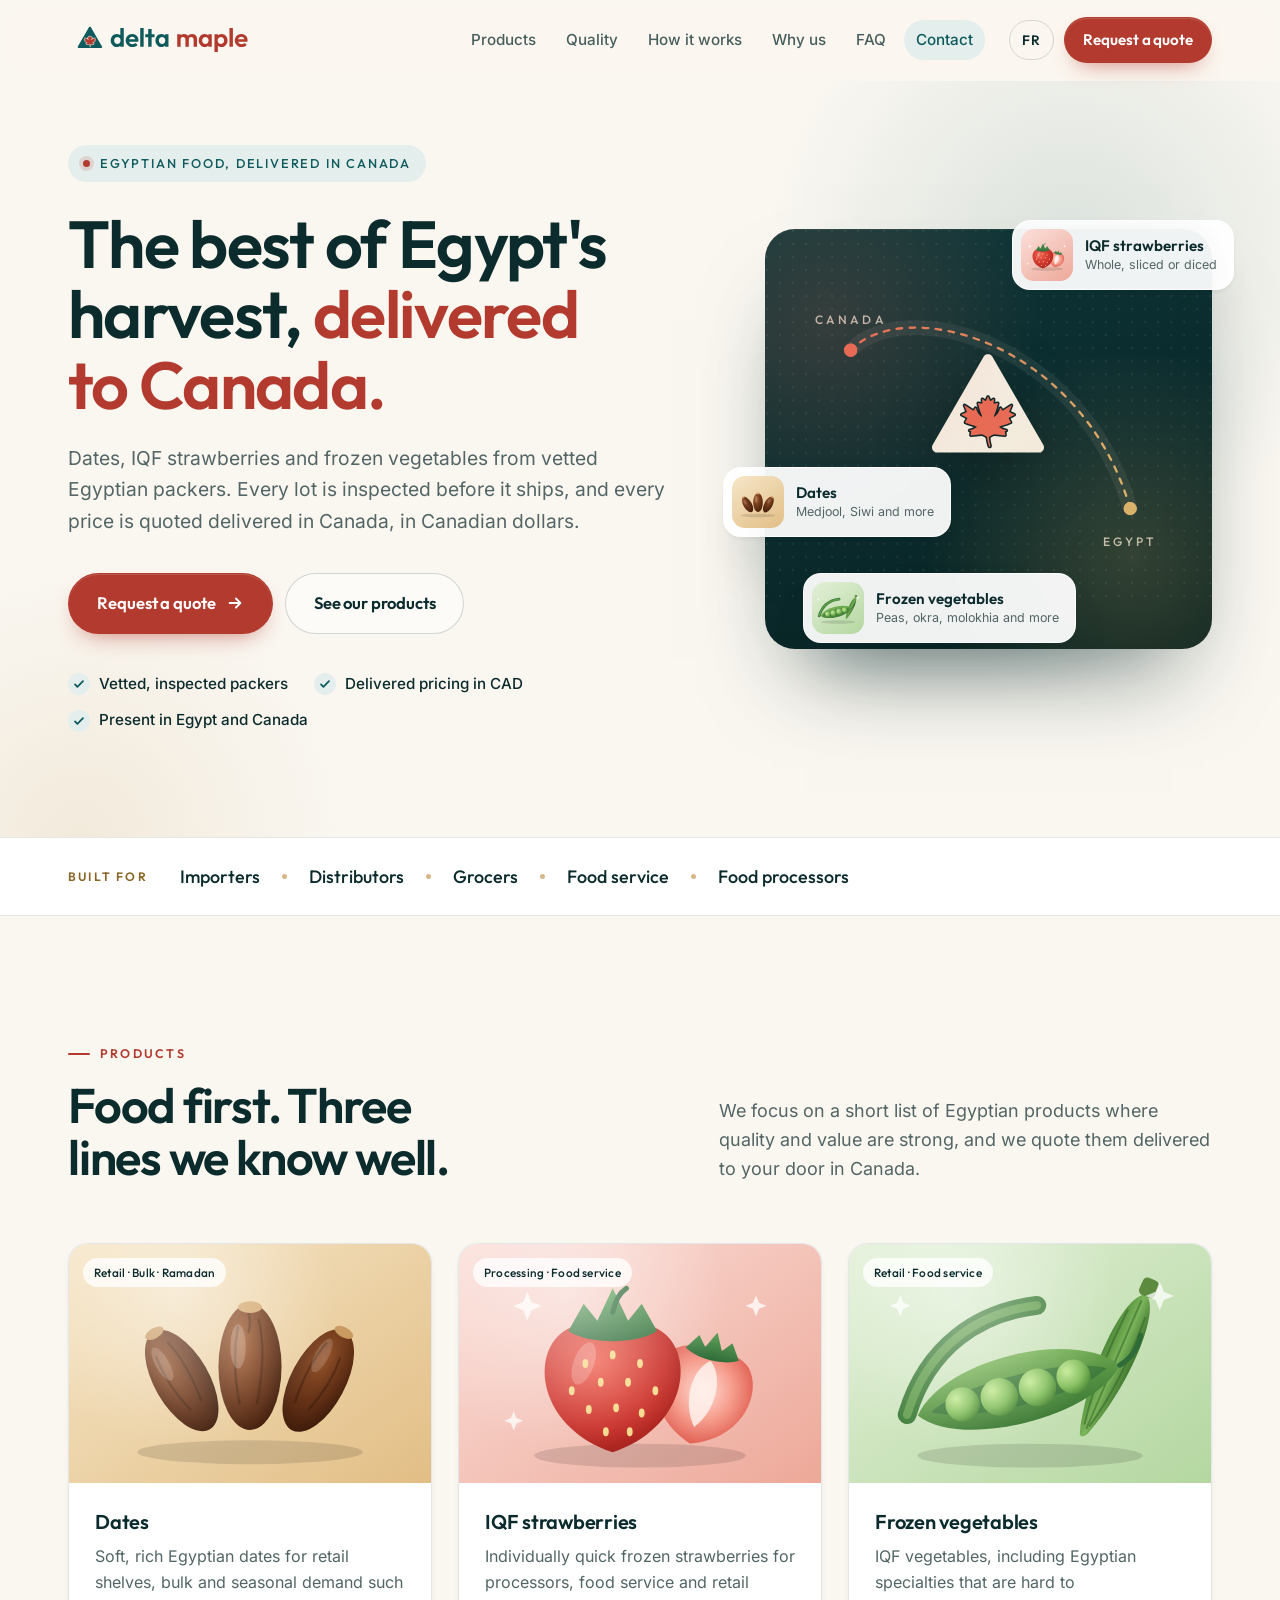
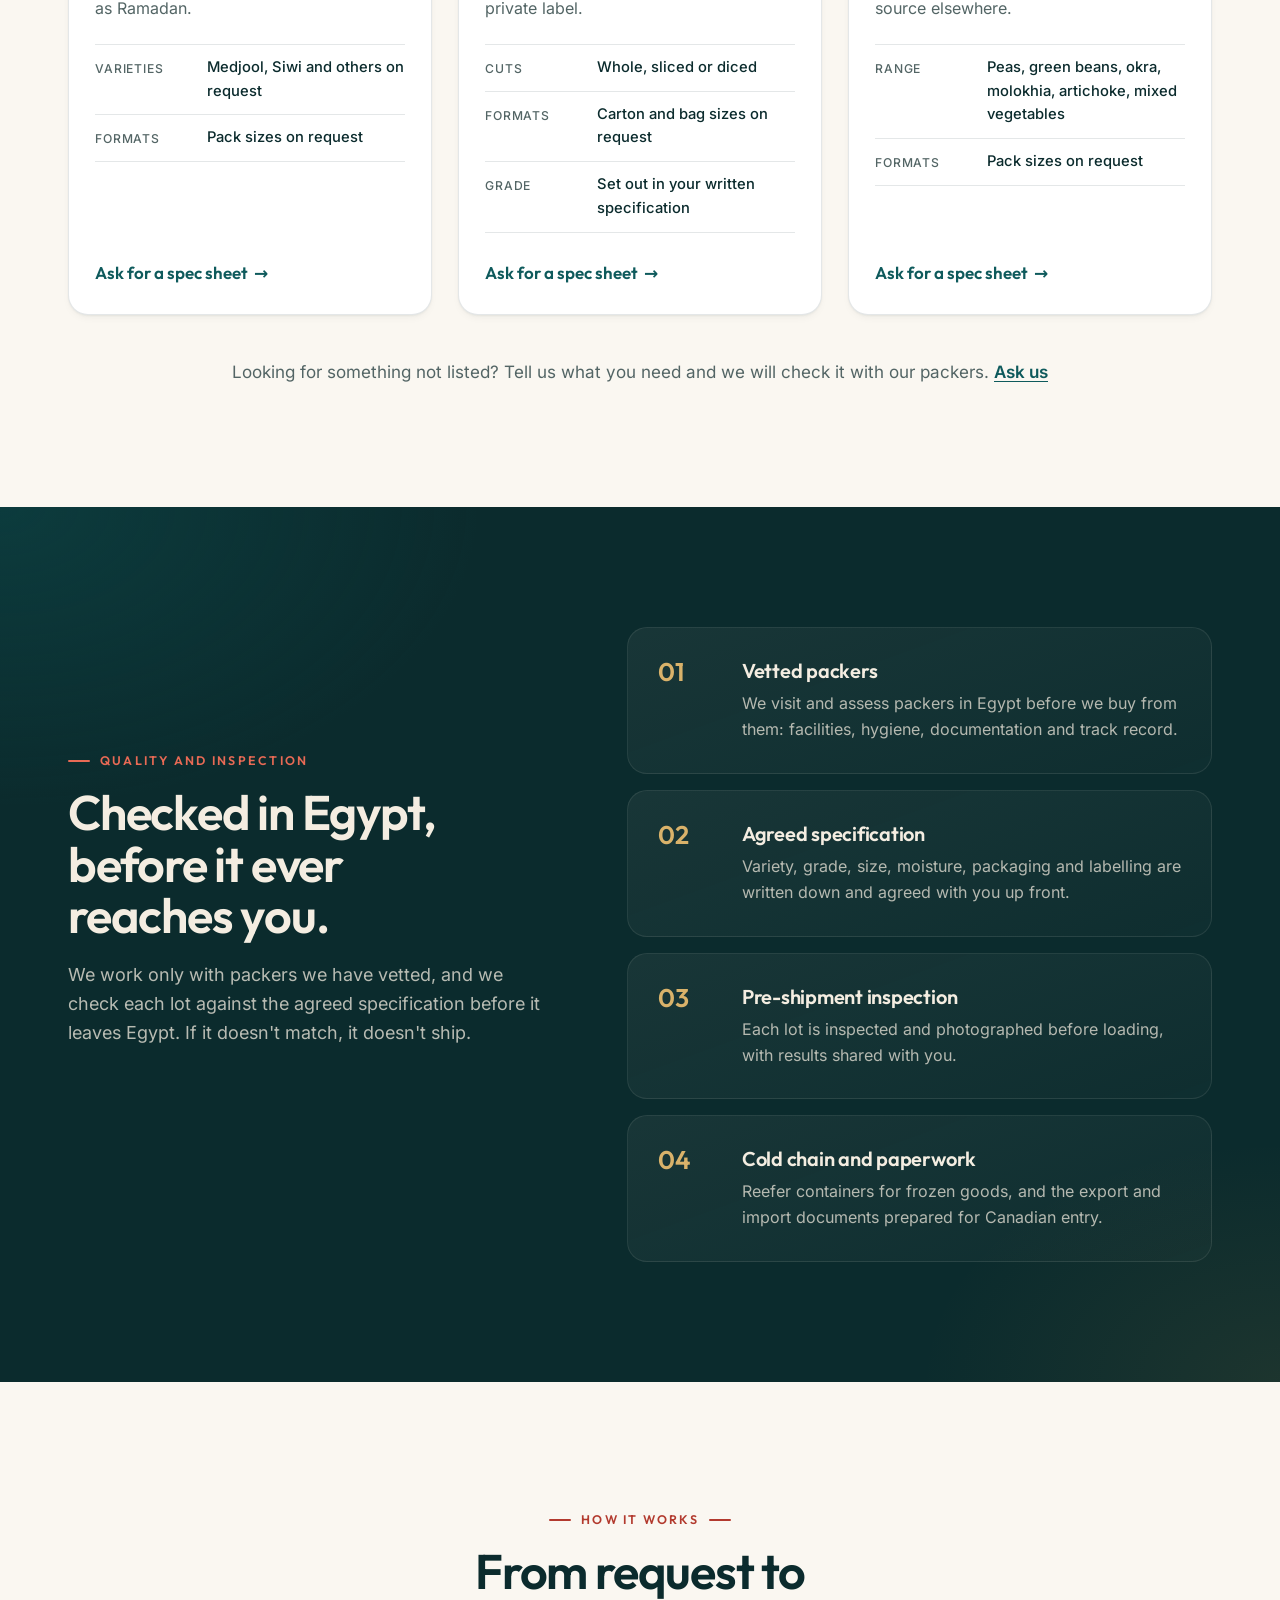
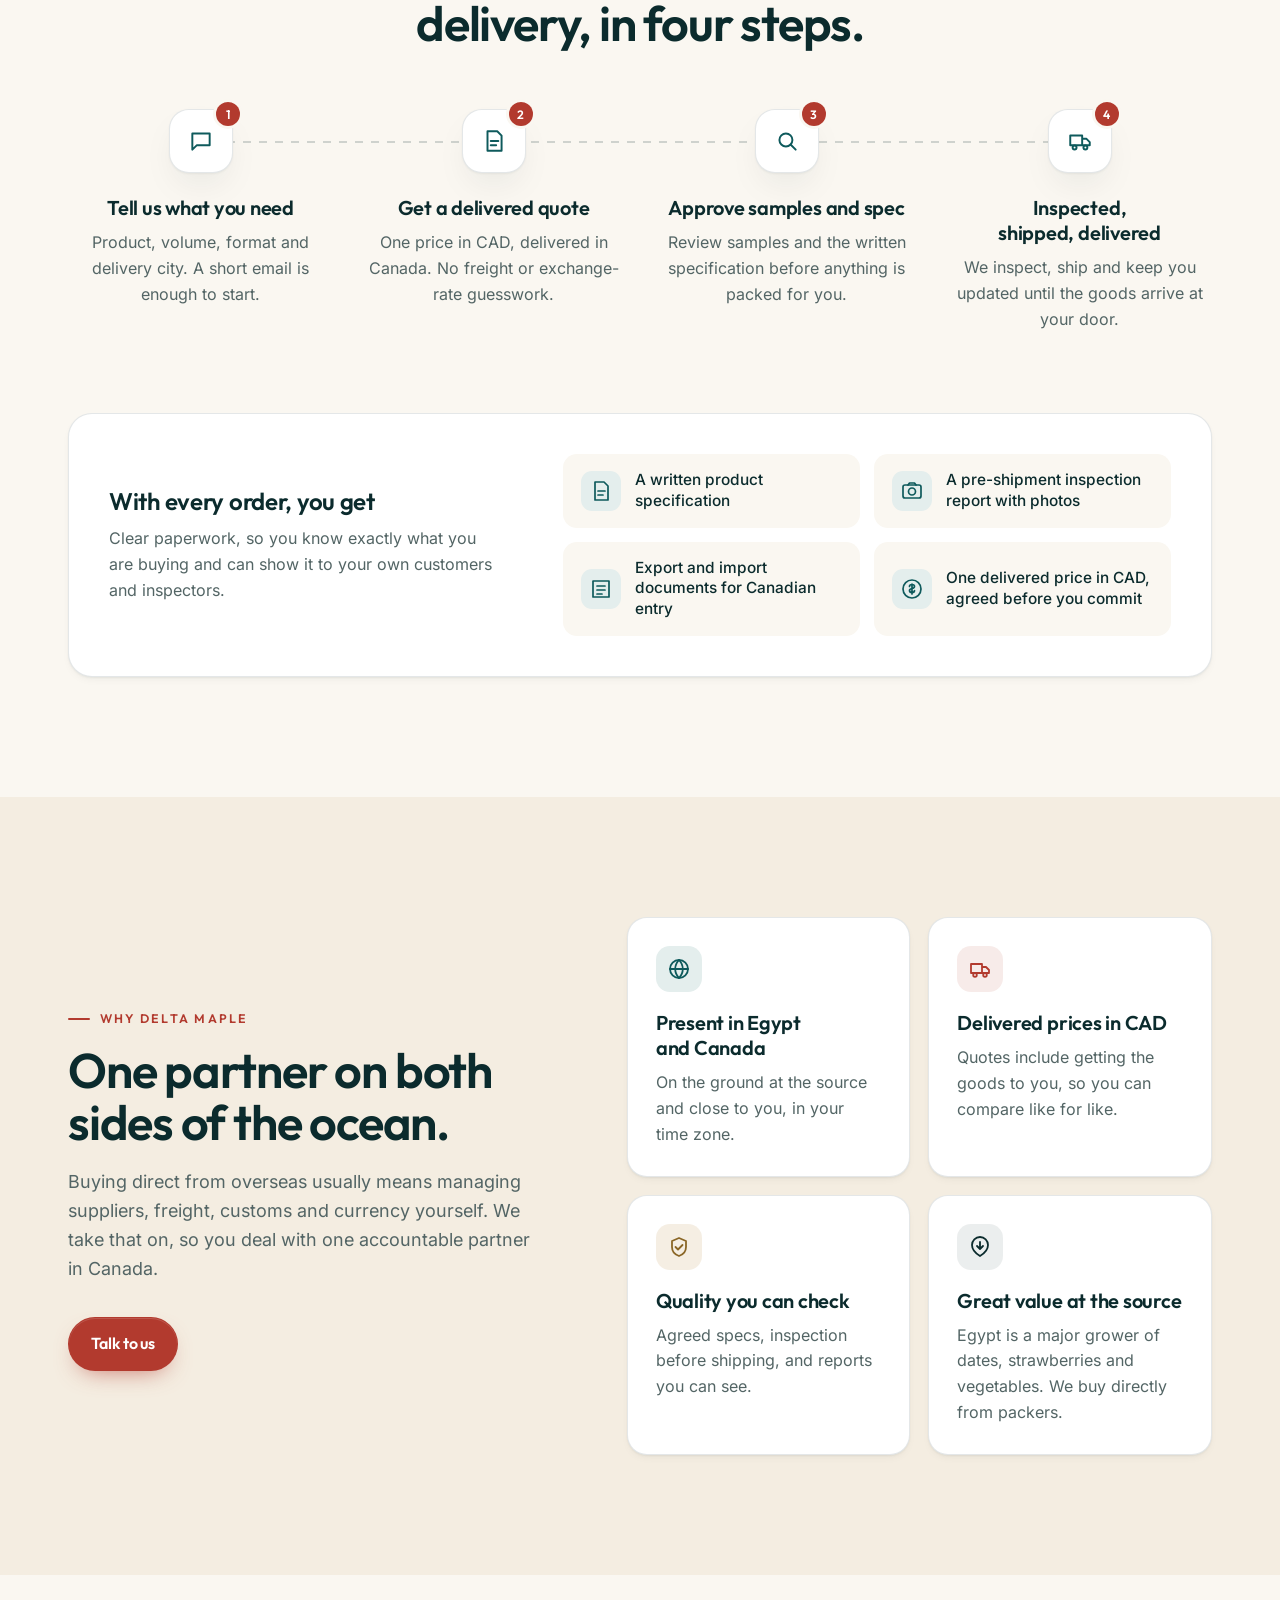
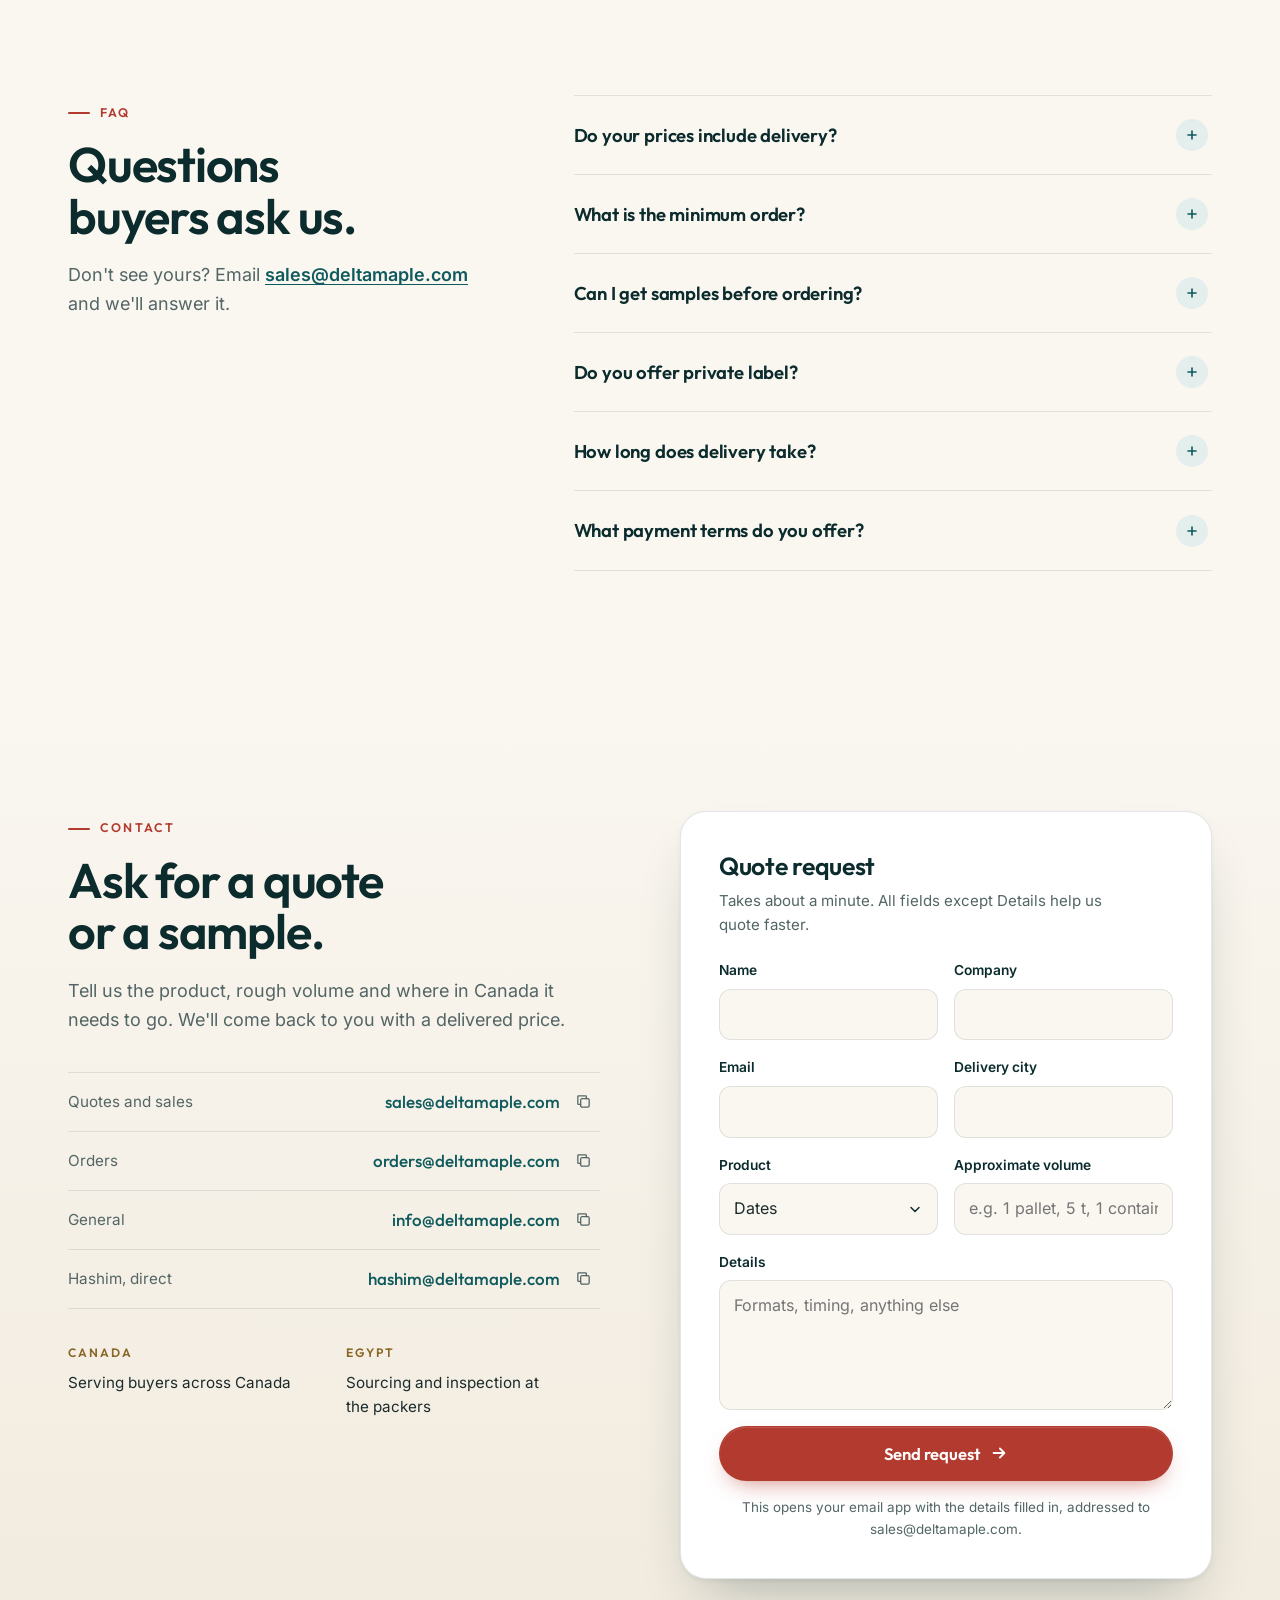
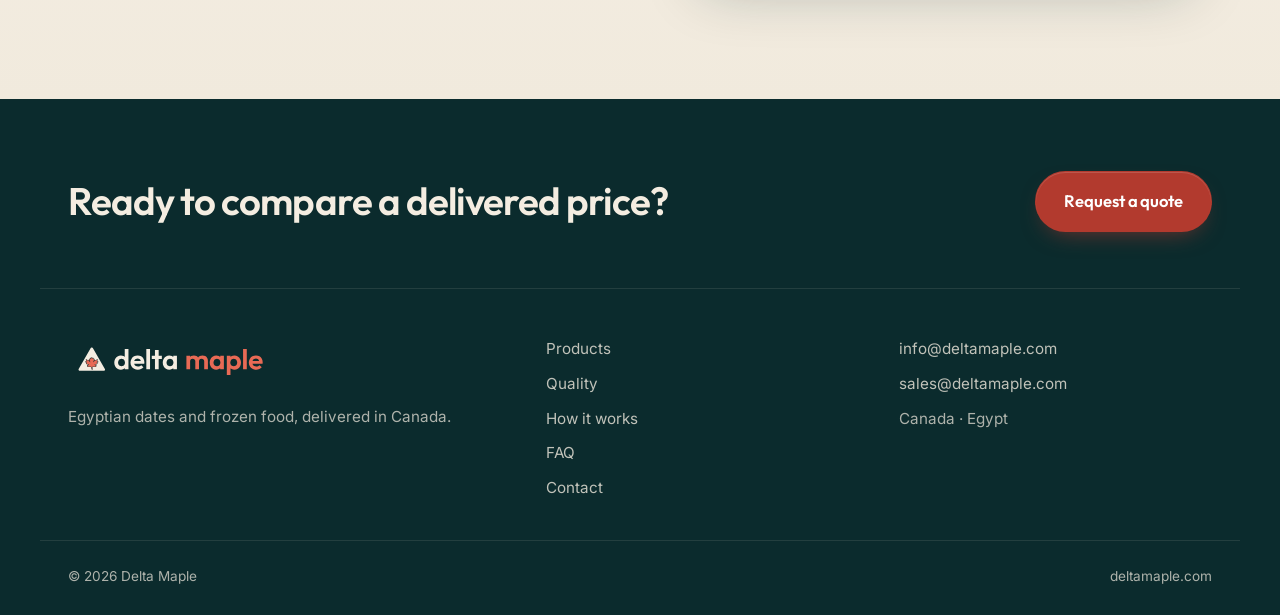
==== index.html @ 568b7a8f "Delta Maple website: first version Static bilingual (EN/FR) site for deltamaple.com, hosted on GitHu" ====
<!doctype html>
<html lang="en">
<head>
  <meta charset="utf-8">
  <meta name="viewport" content="width=device-width, initial-scale=1">
  <title>Delta Maple | Egyptian dates and frozen food, delivered in Canada</title>
  <meta name="description" content="Delta Maple supplies Canadian importers, distributors and grocers with Egyptian dates, IQF strawberries and frozen vegetables from vetted, inspected packers. Prices quoted delivered in Canada, in CAD.">
  <link rel="canonical" href="https://deltamaple.com/">
  <meta property="og:site_name" content="Delta Maple">
  <meta property="og:title" content="Delta Maple | Egyptian dates and frozen food, delivered in Canada">
  <meta property="og:description" content="Dates, IQF strawberries and frozen vegetables from vetted Egyptian packers. Inspected before shipping. Quoted delivered in Canada, in CAD.">
  <meta property="og:url" content="https://deltamaple.com/">
  <meta property="og:type" content="website">
  <meta property="og:locale" content="en_CA">
  <meta property="og:locale:alternate" content="fr_CA">
  <meta property="og:image" content="https://deltamaple.com/assets/brand/og-image.jpg">
  <meta property="og:image:width" content="1200">
  <meta property="og:image:height" content="630">
  <meta name="twitter:card" content="summary_large_image">
  <meta name="theme-color" content="#0B2B2D">

  <!-- BRAND: to swap the logo, replace the files in assets/brand/ and keep the same names. -->
  <link rel="icon" type="image/png" href="assets/brand/favicon.png">
  <link rel="apple-touch-icon" href="assets/brand/app-icon.png">

  <!-- Fonts are self-hosted (assets/fonts): faster, and no third-party requests. -->
  <link rel="stylesheet" href="css/styles.css">

  <script type="application/ld+json">
  {
    "@context": "https://schema.org",
    "@type": "Organization",
    "name": "Delta Maple",
    "url": "https://deltamaple.com/",
    "logo": "https://deltamaple.com/assets/brand/app-icon.png",
    "email": "info@deltamaple.com",
    "description": "Egypt to Canada food trading: dates, IQF strawberries and frozen vegetables from vetted Egyptian packers, quoted delivered in Canada in CAD.",
    "areaServed": "CA",
    "contactPoint": [
      { "@type": "ContactPoint", "contactType": "sales", "email": "sales@deltamaple.com", "availableLanguage": ["English", "French"] },
      { "@type": "ContactPoint", "contactType": "customer service", "email": "orders@deltamaple.com", "availableLanguage": ["English", "French"] }
    ]
  }
  </script>
</head>
<body>
  <a class="skip" href="#main" data-i18n="skip">Skip to content</a>

  <!-- Illustration sprite: used by the hero and product cards. -->
  <svg width="0" height="0" style="position:absolute" aria-hidden="true" focusable="false">
    <defs>
      <radialGradient id="g-date" cx="35%" cy="30%" r="80%"><stop offset="0" stop-color="#A55F31"/><stop offset=".55" stop-color="#6E3618"/><stop offset="1" stop-color="#3E1C0B"/></radialGradient>
      <radialGradient id="g-date2" cx="40%" cy="30%" r="80%"><stop offset="0" stop-color="#94532A"/><stop offset=".6" stop-color="#5E2D14"/><stop offset="1" stop-color="#351708"/></radialGradient>
      <radialGradient id="g-berry" cx="38%" cy="30%" r="85%"><stop offset="0" stop-color="#F0604F"/><stop offset=".6" stop-color="#C9302A"/><stop offset="1" stop-color="#8E1C17"/></radialGradient>
      <radialGradient id="g-half" cx="50%" cy="45%" r="70%"><stop offset="0" stop-color="#FFE1D8"/><stop offset=".45" stop-color="#F59A8A"/><stop offset="1" stop-color="#D23A2F"/></radialGradient>
      <linearGradient id="g-leaf" x1="0" y1="0" x2="0" y2="1"><stop offset="0" stop-color="#5FA35A"/><stop offset="1" stop-color="#2F6B39"/></linearGradient>
      <linearGradient id="g-pod" x1="0" y1="0" x2="0" y2="1"><stop offset="0" stop-color="#78B356"/><stop offset="1" stop-color="#3D7A35"/></linearGradient>
      <radialGradient id="g-pea" cx="35%" cy="30%" r="75%"><stop offset="0" stop-color="#C6EA97"/><stop offset=".6" stop-color="#86C060"/><stop offset="1" stop-color="#4F8C3A"/></radialGradient>
      <linearGradient id="g-okra" x1="0" y1="0" x2="1" y2="0"><stop offset="0" stop-color="#4E8A3A"/><stop offset=".5" stop-color="#7CB65A"/><stop offset="1" stop-color="#3F7630"/></linearGradient>
    </defs>

    <symbol id="ill-dates" viewBox="0 0 200 140">
      <ellipse cx="100" cy="122" rx="66" ry="7" fill="#000" opacity=".12"/>
      <g transform="translate(100 70)">
        <g transform="rotate(-30 -40 10)">
          <ellipse cx="-40" cy="10" rx="16" ry="33" fill="url(#g-date2)"/>
          <path d="M-46 -10 q-3 18 2 38 M-36 -14 q4 16 0 40" stroke="#2A1206" stroke-width="1.4" fill="none" opacity=".35"/>
          <ellipse cx="-45" cy="-4" rx="4" ry="11" fill="#fff" opacity=".18"/>
          <ellipse cx="-40" cy="-22" rx="6" ry="3" fill="#C99A62"/>
        </g>
        <g transform="rotate(28 40 10)">
          <ellipse cx="40" cy="10" rx="16" ry="33" fill="url(#g-date2)"/>
          <path d="M34 -12 q-4 18 0 40 M45 -8 q3 16 -2 36" stroke="#2A1206" stroke-width="1.4" fill="none" opacity=".35"/>
          <ellipse cx="35" cy="-4" rx="4" ry="11" fill="#fff" opacity=".16"/>
          <ellipse cx="40" cy="-22" rx="6" ry="3" fill="#C99A62"/>
        </g>
        <ellipse cx="0" cy="2" rx="18.5" ry="37" fill="url(#g-date)"/>
        <path d="M-7 -22 q-4 22 1 46 M5 -26 q5 20 -1 50 M-1 -30 q2 6 0 12" stroke="#2A1206" stroke-width="1.5" fill="none" opacity=".35"/>
        <ellipse cx="-7" cy="-10" rx="4.5" ry="13" fill="#fff" opacity=".22"/>
        <ellipse cx="0" cy="-33" rx="7" ry="3.4" fill="#D4A86E"/>
      </g>
    </symbol>

    <symbol id="ill-straw" viewBox="0 0 200 140">
      <ellipse cx="100" cy="124" rx="62" ry="7" fill="#000" opacity=".12"/>
      <!-- halved berry -->
      <g transform="translate(138 82) rotate(14)">
        <path d="M0 36 C -30 26, -34 -4, -22 -16 C -12 -24, 12 -24, 22 -16 C 34 -4, 30 26, 0 36 Z" fill="url(#g-half)"/>
        <path d="M0 26 C -10 14, -10 -6, 0 -14 C 10 -6, 10 14, 0 26 Z" fill="#FFF3EE" opacity=".85"/>
        <path d="M-16 -18 l6 -9 5 6 5 -10 5 10 5 -6 6 9 c -8 5 -24 5 -32 0z" fill="url(#g-leaf)"/>
      </g>
      <!-- whole berry -->
      <g transform="translate(84 76)">
        <path d="M0 46 C -42 32, -48 -8, -31 -23 C -19 -33, -6 -29, 0 -23 C 6 -29, 19 -33, 31 -23 C 48 -8, 42 32, 0 46 Z" fill="url(#g-berry)"/>
        <ellipse cx="-17" cy="-6" rx="6" ry="13" transform="rotate(20 -17 -6)" fill="#fff" opacity=".22"/>
        <g fill="#F7D98C">
          <ellipse cx="-16" cy="-6" rx="1.7" ry="2.6"/><ellipse cx="0" cy="-11" rx="1.7" ry="2.6"/><ellipse cx="16" cy="-6" rx="1.7" ry="2.6"/>
          <ellipse cx="-24" cy="10" rx="1.7" ry="2.6"/><ellipse cx="-7" cy="5" rx="1.7" ry="2.6"/><ellipse cx="9" cy="5" rx="1.7" ry="2.6"/><ellipse cx="25" cy="10" rx="1.7" ry="2.6"/>
          <ellipse cx="-14" cy="21" rx="1.7" ry="2.6"/><ellipse cx="2" cy="20" rx="1.7" ry="2.6"/><ellipse cx="17" cy="23" rx="1.7" ry="2.6"/><ellipse cx="-4" cy="34" rx="1.7" ry="2.6"/><ellipse cx="10" cy="34" rx="1.7" ry="2.6"/>
        </g>
        <path d="M-26 -25 l9 -16 8 10 9 -19 9 19 8 -10 9 16 c -12 8 -40 8 -52 0z" fill="url(#g-leaf)"/>
        <path d="M0 -36 q2 -10 8 -14" stroke="#2F6B39" stroke-width="3" fill="none" stroke-linecap="round"/>
      </g>
      <!-- frost -->
      <g fill="#fff" opacity=".75">
        <path d="M34 28 l2.4 6 6 2.4 -6 2.4 -2.4 6 -2.4 -6 -6 -2.4 6 -2.4z"/>
        <path d="M168 30 l1.8 4.4 4.4 1.8 -4.4 1.8 -1.8 4.4 -1.8 -4.4 -4.4 -1.8 4.4 -1.8z"/>
        <path d="M26 98 l1.6 4 4 1.6 -4 1.6 -1.6 4 -1.6 -4 -4 -1.6 4 -1.6z"/>
      </g>
    </symbol>

    <symbol id="ill-veg" viewBox="0 0 200 140">
      <ellipse cx="100" cy="124" rx="66" ry="7" fill="#000" opacity=".12"/>
      <!-- okra -->
      <g transform="translate(150 70) rotate(24)">
        <path d="M0 -44 C 12 -40, 13 10, 2 44 C 0 48, -2 48, -3 44 C -13 10, -12 -40, 0 -44 Z" fill="url(#g-okra)"/>
        <path d="M-1 -40 L 0 42 M-6 -32 Q -8 8 -2 40 M5 -32 Q 8 8 1 40" stroke="#2F5E25" stroke-width="1.2" fill="none" opacity=".5"/>
        <rect x="-5" y="-54" width="10" height="11" rx="3" fill="#5C8B3F"/>
      </g>
      <!-- green bean -->
      <path d="M28 100 C 40 60, 70 40, 104 36" stroke="#3F7D3A" stroke-width="11" fill="none" stroke-linecap="round"/>
      <path d="M28 100 C 40 60, 70 40, 104 36" stroke="#7DB65E" stroke-width="5" fill="none" stroke-linecap="round" opacity=".6"/>
      <!-- pea pod -->
      <g transform="translate(92 84) rotate(-14)">
        <path d="M-60 2 C -38 -26, 40 -26, 62 2 C 40 28, -40 28, -60 2 Z" fill="url(#g-pod)"/>
        <path d="M-52 2 C -32 -10, 34 -10, 54 2 C 34 14, -32 14, -52 2 Z" fill="#2F6B39" opacity=".55"/>
        <circle cx="-33" cy="2" r="10" fill="url(#g-pea)"/><circle cx="-11" cy="3" r="11" fill="url(#g-pea)"/>
        <circle cx="12" cy="3" r="11" fill="url(#g-pea)"/><circle cx="34" cy="2" r="10" fill="url(#g-pea)"/>
        <path d="M62 2 q12 -4 16 -14" stroke="#2F6B39" stroke-width="3" fill="none" stroke-linecap="round"/>
      </g>
      <g fill="#fff" opacity=".75">
        <path d="M176 22 l2.4 6 6 2.4 -6 2.4 -2.4 6 -2.4 -6 -6 -2.4 6 -2.4z"/>
        <path d="M24 30 l1.8 4.4 4.4 1.8 -4.4 1.8 -1.8 4.4 -1.8 -4.4 -4.4 -1.8 4.4 -1.8z"/>
      </g>
    </symbol>
  </svg>

  <!-- ============ HEADER ============ -->
  <header class="site-header" id="top">
    <div class="container nav">
      <a class="brand" href="#top" aria-label="Delta Maple home">
        <img src="assets/brand/logo.svg" alt="Delta Maple" class="brand-logo" width="861" height="209">
      </a>
      <nav class="nav-links" id="nav-links" aria-label="Main">
        <a href="#products" data-i18n="nav.products">Products</a>
        <a href="#quality" data-i18n="nav.quality">Quality</a>
        <a href="#how" data-i18n="nav.how">How it works</a>
        <a href="#why" data-i18n="nav.why">Why us</a>
        <a href="#faq" data-i18n="nav.faq">FAQ</a>
        <a href="#contact" data-i18n="nav.contact">Contact</a>
      </nav>
      <div class="nav-actions">
        <button class="lang-toggle" type="button" id="lang-toggle" lang="fr" aria-label="Passer au français">FR</button>
        <a class="btn btn-primary btn-sm nav-cta" href="#contact" data-i18n="cta.quote">Request a quote</a>
        <button class="menu-toggle" type="button" id="menu-toggle" aria-expanded="false" aria-controls="nav-links" aria-label="Menu">
          <span></span><span></span>
        </button>
      </div>
    </div>
  </header>

  <main id="main">
    <!-- ============ HERO ============ -->
    <section class="hero">
      <div class="container hero-grid">
        <div class="hero-copy">
          <p class="eyebrow load-in" style="--d:0ms"><span class="dot"></span><span data-i18n="hero.eyebrow">Egyptian food, delivered in Canada</span></p>
          <h1 class="load-in" style="--d:80ms" data-i18n="hero.title">The best of Egypt's harvest, <em>delivered to Canada.</em></h1>
          <p class="lede load-in" style="--d:160ms" data-i18n="hero.lede">Dates, IQF strawberries and frozen vegetables from vetted Egyptian packers. Every lot is inspected before it ships, and every price is quoted delivered in Canada, in Canadian dollars.</p>
          <div class="hero-ctas load-in" style="--d:240ms">
            <a class="btn btn-primary btn-lg" href="#contact"><span data-i18n="cta.quote">Request a quote</span><svg class="arrow" viewBox="0 0 20 20" aria-hidden="true"><path d="M4 10h11M11 5l5 5-5 5"/></svg></a>
            <a class="btn btn-ghost btn-lg" href="#products" data-i18n="cta.products">See our products</a>
          </div>
          <ul class="hero-points load-in" style="--d:320ms">
            <li><svg viewBox="0 0 20 20" aria-hidden="true"><path d="M5 10.5l3 3 7-7"/></svg><span data-i18n="hero.p1">Vetted, inspected packers</span></li>
            <li><svg viewBox="0 0 20 20" aria-hidden="true"><path d="M5 10.5l3 3 7-7"/></svg><span data-i18n="hero.p2">Delivered pricing in CAD</span></li>
            <li><svg viewBox="0 0 20 20" aria-hidden="true"><path d="M5 10.5l3 3 7-7"/></svg><span data-i18n="hero.p3">Present in Egypt and Canada</span></li>
          </ul>
        </div>

        <div class="hero-visual load-in" style="--d:200ms" aria-hidden="true">
          <div class="route-card">
            <svg class="route" viewBox="0 0 480 400" role="presentation">
              <defs>
                <linearGradient id="arc" x1="0" y1="0" x2="1" y2="0">
                  <stop offset="0" stop-color="#E86A55"/>
                  <stop offset="1" stop-color="#D9B26A"/>
                </linearGradient>
                <pattern id="dots" width="14" height="14" patternUnits="userSpaceOnUse">
                  <circle cx="2" cy="2" r="1.2" fill="#F4EDE1" opacity=".08"/>
                </pattern>
              </defs>
              <rect width="480" height="400" fill="url(#dots)"/>
              <path d="M92 130 C 150 70, 340 120, 392 300" fill="none" stroke="#F4EDE1" stroke-opacity=".07" stroke-width="16" stroke-linecap="round"/>
              <path class="route-line" d="M392 300 C 340 120, 150 70, 92 130" fill="none" stroke="url(#arc)" stroke-width="2.5" stroke-dasharray="6 8" stroke-linecap="round"/>
              <circle class="pulse" cx="392" cy="300" r="7" fill="#D9B26A"/>
              <circle cx="392" cy="300" r="7" fill="#D9B26A"/>
              <circle class="pulse pulse-2" cx="92" cy="130" r="7" fill="#E86A55"/>
              <circle cx="92" cy="130" r="7" fill="#E86A55"/>
              <text x="392" y="340" text-anchor="middle" class="route-label" data-i18n="route.eg">EGYPT</text>
              <text x="92" y="102" text-anchor="middle" class="route-label">CANADA</text>
            </svg>
            <img class="route-mark" src="assets/brand/mark-on-dark.svg" alt="" width="512" height="512">
          </div>
          <div class="chip chip-a"><span class="chip-ill art-dates"><svg viewBox="0 0 200 140"><use href="#ill-dates"/></svg></span><span><strong data-i18n="p1.title">Dates</strong><small data-i18n="chip.a">Medjool, Siwi and more</small></span></div>
          <div class="chip chip-b"><span class="chip-ill art-straw"><svg viewBox="0 0 200 140"><use href="#ill-straw"/></svg></span><span><strong data-i18n="p2.title">IQF strawberries</strong><small data-i18n="p2.v">Whole, sliced or diced</small></span></div>
          <div class="chip chip-c"><span class="chip-ill art-veg"><svg viewBox="0 0 200 140"><use href="#ill-veg"/></svg></span><span><strong data-i18n="p3.title">Frozen vegetables</strong><small data-i18n="chip.c">Peas, okra, molokhia and more</small></span></div>
        </div>
      </div>
    </section>

    <!-- ============ AUDIENCE STRIP ============ -->
    <section class="strip" aria-label="Who we serve">
      <div class="container strip-inner">
        <span class="strip-label" data-i18n="strip.label">Built for</span>
        <ul>
          <li data-i18n="strip.a">Importers</li>
          <li data-i18n="strip.b">Distributors</li>
          <li data-i18n="strip.c">Grocers</li>
          <li data-i18n="strip.d">Food service</li>
          <li data-i18n="strip.e">Food processors</li>
        </ul>
      </div>
    </section>

    <!-- ============ PRODUCTS ============ -->
    <section class="section" id="products">
      <div class="container">
        <div class="section-head split reveal">
          <div>
            <p class="kicker" data-i18n="products.kicker">Products</p>
            <h2 data-i18n="products.title">Food first. Three lines we know well.</h2>
          </div>
          <p data-i18n="products.lede">We focus on a short list of Egyptian products where quality and value are strong, and we quote them delivered to your door in Canada.</p>
        </div>

        <div class="product-grid">
          <article class="product reveal">
            <!-- PHOTO: to use a real photo, replace the <svg> below with <img src="assets/img/dates.jpg" alt="Egyptian dates"> -->
            <div class="product-art art-dates"><svg viewBox="0 0 200 140" aria-hidden="true"><use href="#ill-dates"/></svg><span class="tag" data-i18n="tag.p1">Retail · Bulk · Ramadan</span></div>
            <div class="product-body">
              <h3 data-i18n="p1.title">Dates</h3>
              <p data-i18n="p1.text">Soft, rich Egyptian dates for retail shelves, bulk and seasonal demand such as Ramadan.</p>
              <ul class="spec">
                <li><span data-i18n="spec.varieties">Varieties</span><strong data-i18n="p1.v">Medjool, Siwi and others on request</strong></li>
                <li><span data-i18n="spec.formats">Formats</span><strong data-i18n="p1.f">Pack sizes on request</strong></li>
              </ul>
              <a class="text-link" href="#contact" data-product="Dates" data-i18n="cta.spec">Ask for a spec sheet</a>
            </div>
          </article>

          <article class="product reveal">
            <div class="product-art art-straw"><svg viewBox="0 0 200 140" aria-hidden="true"><use href="#ill-straw"/></svg><span class="tag" data-i18n="tag.p2">Processing · Food service</span></div>
            <div class="product-body">
              <h3 data-i18n="p2.title">IQF strawberries</h3>
              <p data-i18n="p2.text">Individually quick frozen strawberries for processors, food service and retail private label.</p>
              <ul class="spec">
                <li><span data-i18n="spec.cuts">Cuts</span><strong data-i18n="p2.v">Whole, sliced or diced</strong></li>
                <li><span data-i18n="spec.formats">Formats</span><strong data-i18n="p2.f">Carton and bag sizes on request</strong></li>
                <li><span data-i18n="spec.grade">Grade</span><strong data-i18n="p2.s">Set out in your written specification</strong></li>
              </ul>
              <a class="text-link" href="#contact" data-product="IQF strawberries" data-i18n="cta.spec">Ask for a spec sheet</a>
            </div>
          </article>

          <article class="product reveal">
            <div class="product-art art-veg"><svg viewBox="0 0 200 140" aria-hidden="true"><use href="#ill-veg"/></svg><span class="tag" data-i18n="tag.p3">Retail · Food service</span></div>
            <div class="product-body">
              <h3 data-i18n="p3.title">Frozen vegetables</h3>
              <p data-i18n="p3.text">IQF vegetables, including Egyptian specialties that are hard to source elsewhere.</p>
              <ul class="spec">
                <li><span data-i18n="spec.range">Range</span><strong data-i18n="p3.v">Peas, green beans, okra, molokhia, artichoke, mixed vegetables</strong></li>
                <li><span data-i18n="spec.formats">Formats</span><strong data-i18n="p3.f">Pack sizes on request</strong></li>
              </ul>
              <a class="text-link" href="#contact" data-product="Frozen vegetables" data-i18n="cta.spec">Ask for a spec sheet</a>
            </div>
          </article>
        </div>

        <p class="note reveal"><span data-i18n="products.note">Looking for something not listed? Tell us what you need and we will check it with our packers.</span> <a href="#contact" data-i18n="products.noteLink">Ask us</a></p>
      </div>
    </section>

    <!-- ============ QUALITY ============ -->
    <section class="section section-dark" id="quality">
      <div class="container quality-grid">
        <div class="section-head reveal">
          <p class="kicker" data-i18n="quality.kicker">Quality and inspection</p>
          <h2 data-i18n="quality.title">Checked in Egypt, before it ever reaches you.</h2>
          <p data-i18n="quality.lede">We work only with packers we have vetted, and we check each lot against the agreed specification before it leaves Egypt. If it doesn't match, it doesn't ship.</p>
        </div>

        <ol class="checks">
          <li class="reveal">
            <span class="num">01</span>
            <div><h3 data-i18n="q1.t">Vetted packers</h3><p data-i18n="q1.d">We visit and assess packers in Egypt before we buy from them: facilities, hygiene, documentation and track record.</p></div>
          </li>
          <li class="reveal">
            <span class="num">02</span>
            <div><h3 data-i18n="q2.t">Agreed specification</h3><p data-i18n="q2.d">Variety, grade, size, moisture, packaging and labelling are written down and agreed with you up front.</p></div>
          </li>
          <li class="reveal">
            <span class="num">03</span>
            <div><h3 data-i18n="q3.t">Pre-shipment inspection</h3><p data-i18n="q3.d">Each lot is inspected and photographed before loading, with results shared with you.</p></div>
          </li>
          <li class="reveal">
            <span class="num">04</span>
            <div><h3 data-i18n="q4.t">Cold chain and paperwork</h3><p data-i18n="q4.d">Reefer containers for frozen goods, and the export and import documents prepared for Canadian entry.</p></div>
          </li>
        </ol>
      </div>
    </section>

    <!-- ============ HOW IT WORKS ============ -->
    <section class="section" id="how">
      <div class="container">
        <div class="section-head center reveal">
          <p class="kicker" data-i18n="how.kicker">How it works</p>
          <h2 data-i18n="how.title">From request to delivery, in four steps.</h2>
        </div>
        <div class="steps">
          <div class="step reveal">
            <div class="step-icon"><svg viewBox="0 0 24 24" aria-hidden="true"><path d="M4 5h16v11H8l-4 4z"/></svg></div>
            <h3 data-i18n="s1.t">Tell us what you need</h3>
            <p data-i18n="s1.d">Product, volume, format and delivery city. A short email is enough to start.</p>
          </div>
          <div class="step reveal">
            <div class="step-icon"><svg viewBox="0 0 24 24" aria-hidden="true"><path d="M6 3h9l4 4v14H6z"/><path d="M9 12h7M9 16h5"/></svg></div>
            <h3 data-i18n="s2.t">Get a delivered quote</h3>
            <p data-i18n="s2.d">One price in CAD, delivered in Canada. No freight or exchange-rate guesswork.</p>
          </div>
          <div class="step reveal">
            <div class="step-icon"><svg viewBox="0 0 24 24" aria-hidden="true"><circle cx="11" cy="11" r="6"/><path d="M20 20l-4.5-4.5"/></svg></div>
            <h3 data-i18n="s3.t">Approve samples and spec</h3>
            <p data-i18n="s3.d">Review samples and the written specification before anything is packed for you.</p>
          </div>
          <div class="step reveal">
            <div class="step-icon"><svg viewBox="0 0 24 24" aria-hidden="true"><path d="M3 7h11v9H3zM14 10h4l3 3v3h-7"/><circle cx="7" cy="18" r="1.8"/><circle cx="17" cy="18" r="1.8"/></svg></div>
            <h3 data-i18n="s4.t">Inspected, shipped, delivered</h3>
            <p data-i18n="s4.d">We inspect, ship and keep you updated until the goods arrive at your door.</p>
          </div>
        </div>

        <div class="docs reveal">
          <div class="docs-head">
            <h3 data-i18n="docs.title">With every order, you get</h3>
            <p data-i18n="docs.lede">Clear paperwork, so you know exactly what you are buying and can show it to your own customers and inspectors.</p>
          </div>
          <ul class="docs-list">
            <li><svg viewBox="0 0 24 24" aria-hidden="true"><path d="M6 3h9l4 4v14H6z"/><path d="M9 12h7M9 16h5"/></svg><span data-i18n="docs.a">A written product specification</span></li>
            <li><svg viewBox="0 0 24 24" aria-hidden="true"><rect x="3" y="6" width="18" height="13" rx="2"/><circle cx="12" cy="12.5" r="3.5"/><path d="M8 6l1.5-2h5L16 6"/></svg><span data-i18n="docs.b">A pre-shipment inspection report with photos</span></li>
            <li><svg viewBox="0 0 24 24" aria-hidden="true"><path d="M4 4h16v16H4z"/><path d="M8 9h8M8 13h8M8 17h5"/></svg><span data-i18n="docs.c">Export and import documents for Canadian entry</span></li>
            <li><svg viewBox="0 0 24 24" aria-hidden="true"><circle cx="12" cy="12" r="9"/><path d="M12 7v10M9.5 9.5c0-1.2 1.1-2 2.5-2s2.5.8 2.5 2-1.1 1.7-2.5 2-2.5.8-2.5 2 1.1 2 2.5 2 2.5-.8 2.5-2"/></svg><span data-i18n="docs.d">One delivered price in CAD, agreed before you commit</span></li>
          </ul>
        </div>
      </div>
    </section>

    <!-- ============ WHY ============ -->
    <section class="section section-cream" id="why">
      <div class="container why-grid">
        <div class="section-head reveal">
          <p class="kicker" data-i18n="why.kicker">Why Delta Maple</p>
          <h2 data-i18n="why.title">One partner on both sides of the ocean.</h2>
          <p data-i18n="why.lede">Buying direct from overseas usually means managing suppliers, freight, customs and currency yourself. We take that on, so you deal with one accountable partner in Canada.</p>
          <a class="btn btn-primary" href="#contact" data-i18n="cta.talk">Talk to us</a>
        </div>
        <div class="why-cards">
          <div class="why-card reveal">
            <div class="why-icon"><svg viewBox="0 0 24 24" aria-hidden="true"><circle cx="12" cy="12" r="9"/><path d="M3 12h18M12 3c2.5 2.6 3.8 5.6 3.8 9s-1.3 6.4-3.8 9c-2.5-2.6-3.8-5.6-3.8-9S9.5 5.6 12 3z"/></svg></div>
            <h3 data-i18n="w1.t">Present in Egypt and Canada</h3>
            <p data-i18n="w1.d">On the ground at the source and close to you, in your time zone.</p>
          </div>
          <div class="why-card reveal">
            <div class="why-icon"><svg viewBox="0 0 24 24" aria-hidden="true"><path d="M3 7h11v9H3zM14 10h4l3 3v3h-7"/><circle cx="7" cy="18" r="1.8"/><circle cx="17" cy="18" r="1.8"/></svg></div>
            <h3 data-i18n="w2.t">Delivered prices in CAD</h3>
            <p data-i18n="w2.d">Quotes include getting the goods to you, so you can compare like for like.</p>
          </div>
          <div class="why-card reveal">
            <div class="why-icon"><svg viewBox="0 0 24 24" aria-hidden="true"><path d="M12 3l7 3v6c0 4.4-3 7.6-7 9-4-1.4-7-4.6-7-9V6z"/><path d="M8.5 12l2.5 2.5 4.5-4.5"/></svg></div>
            <h3 data-i18n="w3.t">Quality you can check</h3>
            <p data-i18n="w3.d">Agreed specs, inspection before shipping, and reports you can see.</p>
          </div>
          <div class="why-card reveal">
            <div class="why-icon"><svg viewBox="0 0 24 24" aria-hidden="true"><path d="M12 21c-5-3-8-7-8-11a8 8 0 0 1 16 0c0 4-3 8-8 11z"/><path d="M12 7v7M9 11l3 3 3-3"/></svg></div>
            <h3 data-i18n="w4.t">Great value at the source</h3>
            <p data-i18n="w4.d">Egypt is a major grower of dates, strawberries and vegetables. We buy directly from packers.</p>
          </div>
        </div>
      </div>
    </section>

    <!-- ============ FAQ ============ -->
    <section class="section" id="faq">
      <div class="container faq-grid">
        <div class="section-head reveal">
          <p class="kicker" data-i18n="faq.kicker">FAQ</p>
          <h2 data-i18n="faq.title">Questions buyers ask us.</h2>
          <p data-i18n="faq.lede">Don't see yours? Email <a href="mailto:sales@deltamaple.com">sales@deltamaple.com</a> and we'll answer it.</p>
        </div>
        <div class="faq-list reveal">
          <details>
            <summary data-i18n="f1.q">Do your prices include delivery?</summary>
            <div class="faq-a"><p data-i18n="f1.a">Yes. We quote in Canadian dollars, delivered to the city you name, so you can compare our price with what you pay today. Your quote states exactly what is included.</p></div>
          </details>
          <details>
            <summary data-i18n="f2.q">What is the minimum order?</summary>
            <div class="faq-a"><p data-i18n="f2.a">It depends on the product and format. Tell us your volume and we'll tell you what's possible.</p></div>
          </details>
          <details>
            <summary data-i18n="f3.q">Can I get samples before ordering?</summary>
            <div class="faq-a"><p data-i18n="f3.a">Yes. You approve samples and the written specification before anything is packed for you.</p></div>
          </details>
          <details>
            <summary data-i18n="f4.q">Do you offer private label?</summary>
            <div class="faq-a"><p data-i18n="f4.a">It depends on the packer and the volume. Ask us and we'll check for your product.</p></div>
          </details>
          <details>
            <summary data-i18n="f5.q">How long does delivery take?</summary>
            <div class="faq-a"><p data-i18n="f5.a">Lead time depends on the product, the season and the shipping schedule. We give you a date with your quote.</p></div>
          </details>
          <details>
            <summary data-i18n="f6.q">What payment terms do you offer?</summary>
            <div class="faq-a"><p data-i18n="f6.a">Payment terms are agreed with each customer and set out in your quote.</p></div>
          </details>
        </div>
      </div>
    </section>

    <!-- ============ CONTACT ============ -->
    <section class="section section-tint" id="contact">
      <div class="container contact-grid">
        <div class="contact-info reveal">
          <p class="kicker" data-i18n="contact.kicker">Contact</p>
          <h2 data-i18n="contact.title">Ask for a quote or a sample.</h2>
          <p data-i18n="contact.lede">Tell us the product, rough volume and where in Canada it needs to go. We'll come back to you with a delivered price.</p>

          <dl class="emails">
            <div><dt data-i18n="contact.sales">Quotes and sales</dt><dd><a href="mailto:sales@deltamaple.com">sales@deltamaple.com</a><button class="copy" type="button" data-copy="sales@deltamaple.com" aria-label="Copy sales@deltamaple.com"><svg viewBox="0 0 24 24" aria-hidden="true"><rect x="8" y="8" width="12" height="12" rx="2"/><path d="M16 8V5a1 1 0 0 0-1-1H5a1 1 0 0 0-1 1v10a1 1 0 0 0 1 1h3"/></svg></button></dd></div>
            <div><dt data-i18n="contact.orders">Orders</dt><dd><a href="mailto:orders@deltamaple.com">orders@deltamaple.com</a><button class="copy" type="button" data-copy="orders@deltamaple.com" aria-label="Copy orders@deltamaple.com"><svg viewBox="0 0 24 24" aria-hidden="true"><rect x="8" y="8" width="12" height="12" rx="2"/><path d="M16 8V5a1 1 0 0 0-1-1H5a1 1 0 0 0-1 1v10a1 1 0 0 0 1 1h3"/></svg></button></dd></div>
            <div><dt data-i18n="contact.info">General</dt><dd><a href="mailto:info@deltamaple.com">info@deltamaple.com</a><button class="copy" type="button" data-copy="info@deltamaple.com" aria-label="Copy info@deltamaple.com"><svg viewBox="0 0 24 24" aria-hidden="true"><rect x="8" y="8" width="12" height="12" rx="2"/><path d="M16 8V5a1 1 0 0 0-1-1H5a1 1 0 0 0-1 1v10a1 1 0 0 0 1 1h3"/></svg></button></dd></div>
            <div><dt data-i18n="contact.direct">Hashim, direct</dt><dd><a href="mailto:hashim@deltamaple.com">hashim@deltamaple.com</a><button class="copy" type="button" data-copy="hashim@deltamaple.com" aria-label="Copy hashim@deltamaple.com"><svg viewBox="0 0 24 24" aria-hidden="true"><rect x="8" y="8" width="12" height="12" rx="2"/><path d="M16 8V5a1 1 0 0 0-1-1H5a1 1 0 0 0-1 1v10a1 1 0 0 0 1 1h3"/></svg></button></dd></div>
          </dl>

          <div class="offices">
            <div>
              <p class="office-k" data-i18n="contact.ca">Canada</p>
              <p data-i18n="contact.caAddr">Serving buyers across Canada</p>
            </div>
            <div>
              <p class="office-k" data-i18n="contact.eg">Egypt</p>
              <p data-i18n="contact.egAddr">Sourcing and inspection at the packers</p>
            </div>
          </div>
        </div>

        <form class="quote-form reveal" id="quote-form" novalidate>
          <h3 data-i18n="form.title">Quote request</h3>
          <p class="form-sub" data-i18n="form.sub">Takes about a minute. All fields except Details help us quote faster.</p>
          <div class="field-row">
            <label><span data-i18n="form.name">Name</span><input name="name" autocomplete="name" required></label>
            <label><span data-i18n="form.company">Company</span><input name="company" autocomplete="organization" required></label>
          </div>
          <div class="field-row">
            <label><span data-i18n="form.email">Email</span><input name="email" type="email" autocomplete="email" required></label>
            <label><span data-i18n="form.city">Delivery city</span><input name="city" autocomplete="address-level2"></label>
          </div>
          <div class="field-row">
            <label><span data-i18n="form.product">Product</span>
              <select name="product">
                <option value="Dates" data-i18n="p1.title">Dates</option>
                <option value="IQF strawberries" data-i18n="p2.title">IQF strawberries</option>
                <option value="Frozen vegetables" data-i18n="p3.title">Frozen vegetables</option>
                <option value="Other" data-i18n="form.other">Other</option>
              </select>
            </label>
            <label><span data-i18n="form.volume">Approximate volume</span><input name="volume" placeholder="e.g. 1 pallet, 5 t, 1 container" data-i18n-ph="form.volumePh"></label>
          </div>
          <label><span data-i18n="form.msg">Details</span><textarea name="message" rows="4" placeholder="Formats, timing, anything else" data-i18n-ph="form.msgPh"></textarea></label>
          <button class="btn btn-primary btn-block btn-lg" type="submit"><span data-i18n="form.send">Send request</span><svg class="arrow" viewBox="0 0 20 20" aria-hidden="true"><path d="M4 10h11M11 5l5 5-5 5"/></svg></button>
          <p class="form-note" data-i18n="form.note">This opens your email app with the details filled in, addressed to sales@deltamaple.com.</p>
          <p class="form-error" id="form-error" role="alert" hidden data-i18n="form.error">Please add your name, company and a valid email.</p>
          <div class="form-done" id="form-done" role="status" hidden>
            <svg viewBox="0 0 24 24" aria-hidden="true"><circle cx="12" cy="12" r="10"/><path d="M7.5 12.5l3 3 6-6"/></svg>
            <p data-i18n="form.done">Your email app should open now with your request. If it didn't, write to <a href="mailto:sales@deltamaple.com">sales@deltamaple.com</a>.</p>
          </div>
        </form>
      </div>
    </section>
  </main>

  <!-- ============ FOOTER ============ -->
  <footer class="site-footer">
    <div class="container footer-cta">
      <h2 data-i18n="footer.ctaT">Ready to compare a delivered price?</h2>
      <a class="btn btn-primary btn-lg" href="#contact" data-i18n="cta.quote">Request a quote</a>
    </div>
    <div class="container footer-grid">
      <div>
        <img src="assets/brand/logo-on-dark.svg" alt="Delta Maple" class="footer-logo" width="861" height="209">
        <p class="footer-tag" data-i18n="footer.tag">Egyptian dates and frozen food, delivered in Canada.</p>
      </div>
      <nav class="footer-links" aria-label="Footer">
        <a href="#products" data-i18n="nav.products">Products</a>
        <a href="#quality" data-i18n="nav.quality">Quality</a>
        <a href="#how" data-i18n="nav.how">How it works</a>
        <a href="#faq" data-i18n="nav.faq">FAQ</a>
        <a href="#contact" data-i18n="nav.contact">Contact</a>
      </nav>
      <div class="footer-meta">
        <a href="mailto:info@deltamaple.com">info@deltamaple.com</a>
        <a href="mailto:sales@deltamaple.com">sales@deltamaple.com</a>
        <span data-i18n="footer.where">Canada · Egypt</span>
      </div>
    </div>
    <div class="container footer-bottom">
      <span>© <span id="year">2026</span> Delta Maple</span>
      <span>deltamaple.com</span>
    </div>
  </footer>

  <!-- Mobile quick action -->
  <div class="mobile-cta" id="mobile-cta" aria-hidden="true">
    <a class="btn btn-primary btn-block" href="#contact" tabindex="-1" data-i18n="cta.quote">Request a quote</a>
  </div>

  <script src="js/i18n.js"></script>
  <script src="js/main.js"></script>
</body>
</html>
---- css/styles.css ----
/* =========================================================
   Delta Maple — site styles
   Brand colours live in :root. Change them here only.
   ========================================================= */
@font-face {
  font-family: "Outfit";
  src: url("../assets/fonts/outfit-latin.woff2") format("woff2");
  font-weight: 100 900; font-style: normal; font-display: swap;
}
@font-face {
  font-family: "Inter";
  src: url("../assets/fonts/inter-latin.woff2") format("woff2");
  font-weight: 100 900; font-style: normal; font-display: swap;
}

:root {
  --teal: #0E5A5C;
  --teal-050: #E4EEED;
  --red: #B23A2E;
  --red-hover: #992F25;
  --red-dark-bg: #E86A55;
  --gold: #B8893A;
  --gold-text: #8A6626;      /* gold that passes contrast on light backgrounds */
  --gold-dark-bg: #D9B26A;
  --ink: #0B2B2D;
  --ink-2: #113739;
  --cream: #F4EDE1;
  --cream-2: #FAF7F1;
  --paper: #FFFFFF;
  --text: #1C2B2C;
  --muted: #536565;
  --line: rgba(11, 43, 45, .11);

  --font-display: "Outfit", system-ui, sans-serif;
  --font-body: "Inter", system-ui, -apple-system, "Segoe UI", sans-serif;

  --radius: 20px;
  --radius-sm: 12px;
  --shadow-sm: 0 1px 2px rgba(11,43,45,.05), 0 4px 12px -6px rgba(11,43,45,.12);
  --shadow: 0 1px 2px rgba(11,43,45,.05), 0 16px 40px -18px rgba(11,43,45,.22);
  --shadow-lg: 0 2px 4px rgba(11,43,45,.06), 0 30px 60px -24px rgba(11,43,45,.32);
  --ease: cubic-bezier(.2,.7,.2,1);
  --container: 1200px;
  --header-h: 80px;
}

*, *::before, *::after { box-sizing: border-box; }
html { scroll-behavior: smooth; scroll-padding-top: calc(var(--header-h) + 8px); -webkit-text-size-adjust: 100%; }
body {
  margin: 0;
  font-family: var(--font-body);
  font-size: 17px;
  line-height: 1.62;
  color: var(--text);
  background: var(--cream-2);
  -webkit-font-smoothing: antialiased;
  text-rendering: optimizeLegibility;
  font-feature-settings: "cv11", "ss01";
}
img, svg { display: block; max-width: 100%; }
a { color: inherit; }
h1, h2, h3 { font-family: var(--font-display); color: var(--ink); margin: 0; line-height: 1.06; letter-spacing: -.025em; text-wrap: balance; }
h1 { font-size: clamp(2.5rem, 5.2vw, 4.35rem); font-weight: 600; }
h2 { font-size: clamp(2rem, 3.8vw, 3.1rem); font-weight: 600; }
h3 { font-size: 1.25rem; font-weight: 600; letter-spacing: -.012em; line-height: 1.25; }
p { margin: 0; text-wrap: pretty; }
::selection { background: rgba(178,58,46,.18); }

.container { width: 100%; max-width: var(--container); margin: 0 auto; padding: 0 28px; }
@media (max-width: 600px) { .container { padding: 0 16px; } }

.skip { position: absolute; left: -999px; top: 8px; background: var(--ink); color: #fff; padding: 8px 14px; border-radius: 8px; z-index: 100; }
.skip:focus { left: 8px; }

/* Placeholders: easy to find and replace (search for class="ph") */
.ph {
  display: inline;
  background: rgba(184, 137, 58, .13);
  color: #6E4F17;
  border: 1px dashed rgba(184, 137, 58, .75);
  border-radius: 6px;
  padding: 1px 6px;
  font-weight: 500;
  -webkit-box-decoration-break: clone; box-decoration-break: clone;
}
.ph-dark { background: rgba(217, 178, 106, .1); color: var(--gold-dark-bg); border-color: rgba(217,178,106,.5); }

/* ---------- Buttons ---------- */
.btn {
  display: inline-flex; align-items: center; justify-content: center; gap: 10px;
  font-family: var(--font-display); font-weight: 600; font-size: 1rem; letter-spacing: -.005em;
  padding: 13px 22px; border-radius: 999px; text-decoration: none;
  border: 1.5px solid transparent; cursor: pointer; white-space: nowrap;
  transition: transform .2s var(--ease), background-color .2s ease, box-shadow .2s ease, color .2s ease, border-color .2s ease;
}
.btn:hover { transform: translateY(-1px); }
.btn:active { transform: translateY(0); }
.btn .arrow { width: 18px; height: 18px; fill: none; stroke: currentColor; stroke-width: 2; stroke-linecap: round; stroke-linejoin: round; transition: transform .2s var(--ease); }
.btn:hover .arrow { transform: translateX(3px); }
:focus-visible { outline: 3px solid rgba(184,137,58,.6); outline-offset: 3px; border-radius: 6px; }
.btn:focus-visible { border-radius: 999px; }
.btn-primary { background: var(--red); color: #fff; box-shadow: 0 10px 24px -12px rgba(178,58,46,.75), inset 0 1px 0 rgba(255,255,255,.14); }
.btn-primary:hover { background: var(--red-hover); box-shadow: 0 14px 28px -12px rgba(178,58,46,.8), inset 0 1px 0 rgba(255,255,255,.14); }
.btn-ghost { border-color: rgba(11,43,45,.18); color: var(--ink); background: rgba(255,255,255,.5); }
.btn-ghost:hover { border-color: var(--ink); background: #fff; }
.btn-sm { padding: 10px 18px; font-size: .95rem; }
.btn-lg { padding: 16px 28px; font-size: 1.04rem; }
.btn-block { width: 100%; }

/* ---------- Header ---------- */
.site-header {
  position: sticky; top: 0; z-index: 50;
  background: rgba(250, 247, 241, .8);
  backdrop-filter: saturate(170%) blur(16px);
  -webkit-backdrop-filter: saturate(170%) blur(16px);
  border-bottom: 1px solid transparent;
  transition: border-color .25s ease, box-shadow .25s ease, background-color .25s ease;
}
.site-header.scrolled { border-bottom-color: var(--line); box-shadow: 0 8px 30px -22px rgba(11,43,45,.45); background: rgba(250,247,241,.9); }
.nav { height: var(--header-h); display: flex; align-items: center; gap: 24px; }
.brand { display: flex; align-items: center; flex-shrink: 0; }
.brand-logo { height: 46px; width: auto; }
.nav-links { display: flex; gap: 6px; margin-left: auto; }
.nav-links a { text-decoration: none; font-weight: 500; font-size: .95rem; color: var(--ink); opacity: .75; padding: 8px 12px; border-radius: 999px; transition: opacity .2s ease, background-color .2s ease; }
.nav-links a:hover { opacity: 1; background: rgba(11,43,45,.05); }
.nav-links a.active { opacity: 1; background: var(--teal-050); color: var(--teal); }
.nav-actions { display: flex; align-items: center; gap: 10px; }
.lang-toggle {
  font-family: var(--font-display); font-weight: 600; font-size: .85rem; letter-spacing: .06em;
  background: transparent; border: 1.5px solid rgba(11,43,45,.16); color: var(--ink);
  border-radius: 999px; min-width: 44px; height: 40px; padding: 0 12px; cursor: pointer;
  transition: border-color .2s ease, background-color .2s ease;
}
.lang-toggle:hover { border-color: var(--ink); background: #fff; }
.menu-toggle { display: none; width: 44px; height: 44px; border: 0; background: transparent; cursor: pointer; position: relative; border-radius: 12px; }
.menu-toggle span { position: absolute; left: 11px; right: 11px; height: 2px; background: var(--ink); border-radius: 2px; transition: transform .3s var(--ease), top .3s var(--ease); }
.menu-toggle span:first-child { top: 17px; }
.menu-toggle span:last-child { top: 25px; }
.menu-open .menu-toggle span:first-child { top: 21px; transform: rotate(45deg); }
.menu-open .menu-toggle span:last-child { top: 21px; transform: rotate(-45deg); }

@media (max-width: 1100px) {
  .nav-cta { display: none; }
  .menu-toggle { display: block; }
  .nav-actions { margin-left: auto; }
  .nav-links {
    position: fixed; top: var(--header-h); left: 0; right: 0;
    flex-direction: column; gap: 0; margin: 0;
    background: var(--cream-2); border-bottom: 1px solid var(--line);
    padding: 8px 16px 20px; box-shadow: 0 30px 40px -30px rgba(11,43,45,.35);
    transform: translateY(-8px); opacity: 0; visibility: hidden;
    transition: opacity .2s ease, transform .25s var(--ease), visibility 0s linear .25s;
  }
  .nav-links a { padding: 15px 6px; font-size: 1.12rem; border-bottom: 1px solid var(--line); border-radius: 0; opacity: 1; }
  .nav-links a.active { background: transparent; }
  .menu-open .nav-links { transform: none; opacity: 1; visibility: visible; transition: opacity .2s ease, transform .25s var(--ease); }
}
@media (max-width: 420px) { .brand-logo { height: 38px; } :root { --header-h: 68px; } }

/* ---------- Load-in & reveal ---------- */
.load-in { animation: rise .8s var(--ease) both; animation-delay: var(--d, 0ms); }
@keyframes rise { from { opacity: 0; transform: translateY(16px); } to { opacity: 1; transform: none; } }
.js .reveal { opacity: 0; transform: translateY(22px); transition: opacity .8s var(--ease), transform .8s var(--ease); transition-delay: var(--rd, 0ms); }
.js .reveal.in { opacity: 1; transform: none; }

/* ---------- Hero ---------- */
.hero { position: relative; padding: 64px 0 104px; overflow: hidden; isolation: isolate; }
.hero::before {
  content: ""; position: absolute; z-index: -1; right: -220px; top: -260px; width: 860px; height: 860px;
  background: radial-gradient(closest-side, rgba(14,90,92,.13), transparent 70%);
}
.hero::after {
  content: ""; position: absolute; z-index: -1; left: -300px; bottom: -380px; width: 760px; height: 760px;
  background: radial-gradient(closest-side, rgba(184,137,58,.12), transparent 70%);
}
.hero-grid { display: grid; grid-template-columns: 1.12fr .88fr; gap: 64px; align-items: center; }
.eyebrow {
  display: inline-flex; align-items: center; gap: 10px;
  font-family: var(--font-display); font-weight: 500; font-size: .8rem; letter-spacing: .14em; text-transform: uppercase;
  color: var(--teal); background: var(--teal-050); padding: 8px 15px; border-radius: 999px; margin-bottom: 26px;
}
.eyebrow .dot { width: 7px; height: 7px; border-radius: 50%; background: var(--red); box-shadow: 0 0 0 4px rgba(178,58,46,.15); }
.hero h1 em { font-style: normal; color: var(--red); }
.lede { font-size: 1.2rem; color: var(--muted); margin-top: 24px; max-width: 33em; }
.hero-ctas { display: flex; flex-wrap: wrap; gap: 12px; margin-top: 36px; }
.hero-points { list-style: none; padding: 0; margin: 38px 0 0; display: flex; flex-wrap: wrap; gap: 12px 26px; }
.hero-points li { display: flex; align-items: center; gap: 9px; font-weight: 500; font-size: .95rem; color: var(--ink); }
.hero-points svg { width: 22px; height: 22px; fill: none; stroke: var(--teal); stroke-width: 2.2; stroke-linecap: round; stroke-linejoin: round; background: var(--teal-050); border-radius: 50%; padding: 3px; flex-shrink: 0; }

.hero-visual { position: relative; padding: 28px 0 28px 28px; }
.route-card {
  position: relative; background: linear-gradient(160deg, #10393B 0%, var(--ink) 55%, #08211F 100%);
  border-radius: 30px; overflow: hidden;
  box-shadow: 0 50px 90px -40px rgba(11,43,45,.65), inset 0 1px 0 rgba(255,255,255,.06);
  aspect-ratio: 480 / 450;
}
.route-card::after {
  content: ""; position: absolute; inset: 0; pointer-events: none;
  background: radial-gradient(circle at 82% 78%, rgba(217,178,106,.2), transparent 42%), radial-gradient(circle at 14% 22%, rgba(232,106,85,.18), transparent 42%);
}
.route { position: absolute; inset: 0; width: 100%; height: auto; }
.route-line { stroke-dashoffset: 420; animation: dash 3s var(--ease) .4s forwards; }
@keyframes dash { from { stroke-dashoffset: 420; } to { stroke-dashoffset: 0; } }
.pulse { transform-box: fill-box; transform-origin: center; animation: pulse 2.8s ease-out infinite; }
.pulse-2 { animation-delay: 1.4s; }
@keyframes pulse { 0% { transform: scale(1); opacity: .55; } 100% { transform: scale(4.2); opacity: 0; } }
.route-label { font-family: var(--font-display); font-weight: 500; font-size: 13px; letter-spacing: .26em; fill: var(--cream); opacity: .78; }
.route-mark { position: absolute; left: 50%; top: 41%; width: 120px; height: 120px; transform: translate(-50%, -50%); filter: drop-shadow(0 18px 30px rgba(0,0,0,.35)); }
.route-stats {
  position: absolute; left: 16px; right: 16px; bottom: 16px; z-index: 1;
  display: grid; grid-template-columns: repeat(3, 1fr);
  background: rgba(244,237,225,.06); border: 1px solid rgba(244,237,225,.12);
  border-radius: 18px; backdrop-filter: blur(8px); -webkit-backdrop-filter: blur(8px);
}
.route-stats div { padding: 14px 16px; }
.route-stats div + div { border-left: 1px solid rgba(244,237,225,.12); }
.route-stats .k { display: block; font-family: var(--font-display); font-size: .7rem; letter-spacing: .16em; text-transform: uppercase; color: var(--gold-dark-bg); }
.route-stats .v { display: block; color: var(--cream); font-weight: 500; font-size: .92rem; line-height: 1.35; margin-top: 4px; }

.chip {
  position: absolute; z-index: 2; display: flex; align-items: center; gap: 12px;
  background: rgba(255,255,255,.94); backdrop-filter: blur(10px); -webkit-backdrop-filter: blur(10px);
  border: 1px solid rgba(255,255,255,.9);
  padding: 8px 16px 8px 8px; border-radius: 18px; box-shadow: var(--shadow-lg);
  animation: float 7s ease-in-out infinite;
}
.chip-ill { width: 52px; height: 52px; border-radius: 13px; display: grid; place-items: center; overflow: hidden; flex-shrink: 0; }
.chip-ill svg { width: 150%; height: 150%; }
.chip strong { display: block; font-family: var(--font-display); font-weight: 600; font-size: .95rem; color: var(--ink); line-height: 1.2; }
.chip small { display: block; font-size: .78rem; color: var(--muted); line-height: 1.3; margin-top: 2px; }
.chip-a { left: -14px; top: 56%; }
.chip-b { right: -22px; top: 4%; animation-delay: -2.3s; }
.chip-c { left: 14%; bottom: 7%; animation-delay: -4.6s; }
@keyframes float { 0%, 100% { transform: translateY(0); } 50% { transform: translateY(-8px); } }

@media (max-width: 1100px) { .chip-b, .chip-c { right: 0; } }
@media (max-width: 960px) {
  .hero { padding: 36px 0 72px; }
  .hero-grid { grid-template-columns: 1fr; gap: 40px; }
  .hero-visual { max-width: 580px; padding: 0; display: grid; gap: 10px; }
  .chip { position: static; animation: none; box-shadow: var(--shadow-sm); border-color: var(--line); }
  .chip-b { order: 1; } .chip-c { order: 2; }
}
@media (max-width: 480px) {
  .route-stats { grid-template-columns: 1fr; }
  .route-stats div + div { border-left: 0; border-top: 1px solid rgba(244,237,225,.12); }
  .route-stats div { padding: 10px 14px; display: flex; justify-content: space-between; align-items: baseline; gap: 12px; }
  .route-stats .v { margin: 0; text-align: right; }
  .route-card { aspect-ratio: 480 / 420; }
  .route-mark { top: 40%; width: 84px; height: 84px; }
  .hero-ctas .btn { flex: 1 1 100%; }
}

/* ---------- Strip ---------- */
.strip { border-top: 1px solid var(--line); border-bottom: 1px solid var(--line); background: var(--paper); }
.strip-inner { display: flex; align-items: center; gap: 32px; padding-top: 24px; padding-bottom: 24px; flex-wrap: wrap; }
.strip-label { font-family: var(--font-display); font-size: .76rem; letter-spacing: .18em; text-transform: uppercase; color: var(--gold-text); font-weight: 600; }
.strip ul { list-style: none; display: flex; flex-wrap: wrap; gap: 10px 0; padding: 0; margin: 0; }
.strip li { font-family: var(--font-display); font-weight: 500; font-size: 1.12rem; color: var(--ink); display: flex; align-items: center; }
.strip li + li::before { content: ""; width: 5px; height: 5px; border-radius: 50%; background: var(--gold); opacity: .6; margin: 0 22px; }
@media (max-width: 600px) { .strip ul { gap: 8px 20px; } .strip li { font-size: 1rem; } .strip li + li::before { display: none; } .strip-inner { gap: 12px; } }

/* ---------- Sections ---------- */
.section { padding: 120px 0; }
@media (max-width: 760px) { .section { padding: 76px 0; } }
.section-head { max-width: 640px; margin-bottom: 60px; }
.section-head.center { margin-left: auto; margin-right: auto; text-align: center; }
.section-head.split { max-width: none; display: grid; grid-template-columns: 1.1fr .9fr; gap: 48px; align-items: end; }
.section-head.split > p { margin-top: 0 !important; }
@media (max-width: 860px) { .section-head.split { grid-template-columns: 1fr; gap: 0; } .section-head.split > p { margin-top: 18px !important; } }
.section-head p:not(.kicker) { color: var(--muted); font-size: 1.12rem; margin-top: 18px; }
.kicker {
  display: inline-flex; align-items: center; gap: 10px;
  font-family: var(--font-display); font-weight: 600; font-size: .78rem; letter-spacing: .18em; text-transform: uppercase;
  color: var(--red); margin-bottom: 16px;
}
.kicker::before { content: ""; width: 22px; height: 2px; background: currentColor; border-radius: 2px; }
.section-head.center .kicker::after { content: ""; width: 22px; height: 2px; background: currentColor; border-radius: 2px; }
.section-dark { background: var(--ink); color: rgba(244,237,225,.82); position: relative; overflow: hidden; }
.section-dark::before {
  content: ""; position: absolute; inset: 0; pointer-events: none;
  background: radial-gradient(800px 500px at 0% 0%, rgba(14,90,92,.35), transparent 60%), radial-gradient(600px 400px at 100% 100%, rgba(184,137,58,.1), transparent 60%);
}
.section-dark h2, .section-dark h3 { color: var(--cream); }
.section-dark .kicker { color: var(--red-dark-bg); }
.section-dark .section-head p:not(.kicker):not(.cert-title) { color: rgba(244,237,225,.74); }
.section-cream { background: var(--cream); }
.section-tint { background: linear-gradient(180deg, var(--cream-2), #F1EADD); }
.note { text-align: center; color: var(--muted); margin-top: 44px; }
.note a { color: var(--teal); font-weight: 600; text-underline-offset: 3px; }

/* ---------- Products ---------- */
.product-grid { display: grid; grid-template-columns: repeat(3, 1fr); gap: 26px; }
.product {
  background: var(--paper); border-radius: var(--radius); overflow: hidden;
  border: 1px solid var(--line); box-shadow: var(--shadow-sm);
  display: flex; flex-direction: column;
  transition: transform .35s var(--ease), box-shadow .35s var(--ease), opacity .8s var(--ease);
}
.product:hover { transform: translateY(-6px); box-shadow: var(--shadow-lg); }
.product-art { aspect-ratio: 200 / 132; display: grid; place-items: center; position: relative; overflow: hidden; }
.product-art svg { width: 100%; height: 100%; transition: transform .6s var(--ease); }
.product:hover .product-art svg { transform: scale(1.06) rotate(-1deg); }
.product-art::after { content: ""; position: absolute; inset: 0; background: radial-gradient(circle at 30% 20%, rgba(255,255,255,.45), transparent 50%); pointer-events: none; }
.art-dates { background: linear-gradient(145deg, #F6E6C8, #E2BE85); }
.art-straw { background: linear-gradient(145deg, #FBE0DA, #EDA899); }
.art-veg { background: linear-gradient(145deg, #E3F0D8, #B4D7A0); }
.tag {
  position: absolute; left: 14px; top: 14px; z-index: 1;
  font-family: var(--font-display); font-size: .74rem; font-weight: 500; letter-spacing: .02em;
  color: var(--ink); background: rgba(255,255,255,.78); backdrop-filter: blur(6px); -webkit-backdrop-filter: blur(6px);
  padding: 5px 11px; border-radius: 999px;
}
.product-body { padding: 26px 26px 28px; display: flex; flex-direction: column; flex: 1; }
.product-body > p { color: var(--muted); margin-top: 10px; font-size: 1rem; }
.spec { list-style: none; padding: 0; margin: 22px 0 26px; border-top: 1px solid var(--line); }
.spec li { display: grid; grid-template-columns: 100px 1fr; gap: 12px; padding: 11px 0; border-bottom: 1px solid var(--line); font-size: .92rem; }
.spec li > span { color: var(--muted); font-size: .76rem; letter-spacing: .07em; text-transform: uppercase; padding-top: 3px; font-weight: 500; }
.spec strong { font-weight: 500; color: var(--ink); }
.text-link { margin-top: auto; font-family: var(--font-display); font-weight: 600; color: var(--teal); text-decoration: none; display: inline-flex; align-items: center; gap: 6px; align-self: flex-start; }
.text-link::after { content: "→"; transition: transform .25s var(--ease); }
.text-link:hover::after { transform: translateX(4px); }
@media (max-width: 960px) { .product-grid { grid-template-columns: 1fr; max-width: 560px; margin: 0 auto; } }

/* ---------- Quality ---------- */
.quality-grid { display: grid; grid-template-columns: .9fr 1.1fr; gap: 80px; align-items: start; position: relative; }
.quality-grid .section-head { margin-bottom: 0; position: sticky; top: calc(var(--header-h) + 36px); }
.cert-box { margin-top: 38px; padding: 20px 22px; border-radius: var(--radius-sm); border: 1px solid rgba(244,237,225,.14); background: rgba(244,237,225,.04); }
.cert-title { font-family: var(--font-display); font-size: .76rem; letter-spacing: .16em; text-transform: uppercase; color: var(--gold-dark-bg) !important; margin: 0 0 10px !important; font-weight: 600; }
.checks { list-style: none; padding: 0; margin: 0; display: grid; gap: 16px; }
.checks li {
  display: grid; grid-template-columns: 64px 1fr; gap: 20px; align-items: start;
  padding: 30px; border-radius: var(--radius);
  background: linear-gradient(160deg, rgba(244,237,225,.06), rgba(244,237,225,.02));
  border: 1px solid rgba(244,237,225,.09);
  transition: border-color .3s ease, transform .35s var(--ease), opacity .8s var(--ease);
}
.checks li:hover { border-color: rgba(217,178,106,.4); transform: translateX(4px); }
.checks .num { font-family: var(--font-display); font-weight: 600; font-size: 1.6rem; color: var(--gold-dark-bg); line-height: 1.1; }
.checks p { margin-top: 8px; color: rgba(244,237,225,.72); font-size: 1rem; }
@media (max-width: 960px) {
  .quality-grid { grid-template-columns: 1fr; gap: 44px; }
  .quality-grid .section-head { position: static; }
}
@media (max-width: 480px) { .checks li { grid-template-columns: 1fr; gap: 6px; padding: 22px; } }

/* ---------- Steps ---------- */
.steps { display: grid; grid-template-columns: repeat(4, 1fr); gap: 28px; counter-reset: step; position: relative; }
.steps::before { content: ""; position: absolute; top: 32px; left: 12.5%; right: 12.5%; height: 2px; background: repeating-linear-gradient(90deg, rgba(11,43,45,.18) 0 8px, transparent 8px 16px); }
.step { position: relative; text-align: center; padding: 0 6px; }
.step-icon {
  width: 64px; height: 64px; margin: 0 auto 22px; border-radius: 20px;
  display: grid; place-items: center; background: var(--paper); border: 1px solid var(--line); box-shadow: var(--shadow);
  position: relative; transition: transform .35s var(--ease);
}
.step:hover .step-icon { transform: translateY(-4px) rotate(-3deg); }
.step-icon::after {
  counter-increment: step; content: counter(step);
  position: absolute; top: -8px; right: -8px; width: 24px; height: 24px; border-radius: 50%;
  background: var(--red); color: #fff; font-family: var(--font-display); font-size: .76rem; font-weight: 600;
  display: grid; place-items: center; box-shadow: 0 0 0 3px var(--cream-2);
}
.step-icon svg { width: 26px; height: 26px; fill: none; stroke: var(--teal); stroke-width: 1.8; stroke-linecap: round; stroke-linejoin: round; }
.step p { color: var(--muted); margin-top: 10px; font-size: 1rem; }
@media (max-width: 960px) {
  .steps { grid-template-columns: 1fr 1fr; gap: 48px 24px; }
  .steps::before { display: none; }
}
@media (max-width: 520px) {
  .steps { grid-template-columns: 1fr; gap: 28px; }
  .step { text-align: left; display: grid; grid-template-columns: 64px 1fr; column-gap: 18px; padding: 0; }
  .step-icon { margin: 0; grid-row: span 2; }
  .step p { margin-top: 4px; }
}

.docs {
  margin-top: 80px; display: grid; grid-template-columns: .8fr 1.2fr; gap: 48px; align-items: center;
  background: var(--paper); border: 1px solid var(--line); border-radius: 24px; padding: 40px; box-shadow: var(--shadow-sm);
}
.docs-head p { color: var(--muted); margin-top: 10px; font-size: 1rem; }
.docs-head h3 { font-size: 1.5rem; }
.docs-list { list-style: none; padding: 0; margin: 0; display: grid; grid-template-columns: 1fr 1fr; gap: 14px; }
.docs-list li { display: flex; gap: 14px; align-items: center; padding: 16px 18px; background: var(--cream-2); border-radius: 14px; font-weight: 500; color: var(--ink); font-size: .96rem; line-height: 1.35; }
.docs-list svg { width: 40px; height: 40px; flex-shrink: 0; padding: 8px; border-radius: 11px; background: var(--teal-050); fill: none; stroke: var(--teal); stroke-width: 1.7; stroke-linecap: round; stroke-linejoin: round; }
@media (max-width: 960px) { .docs { grid-template-columns: 1fr; gap: 24px; padding: 28px; } }
@media (max-width: 560px) { .docs-list { grid-template-columns: 1fr; } .docs { padding: 22px 18px; margin-top: 56px; } }

/* ---------- Why ---------- */
.why-grid { display: grid; grid-template-columns: .9fr 1.1fr; gap: 80px; align-items: center; }
.why-grid .section-head { margin-bottom: 0; }
.why-grid .section-head .btn { margin-top: 34px; }
.why-cards { display: grid; grid-template-columns: 1fr 1fr; gap: 18px; }
.why-card { background: var(--paper); border-radius: var(--radius); padding: 28px; border: 1px solid var(--line); box-shadow: var(--shadow-sm); transition: transform .35s var(--ease), box-shadow .35s var(--ease), opacity .8s var(--ease); }
.why-card:hover { transform: translateY(-4px); box-shadow: var(--shadow); }
.why-icon { width: 46px; height: 46px; border-radius: 14px; display: grid; place-items: center; margin-bottom: 18px; background: var(--teal-050); }
.why-icon svg { width: 24px; height: 24px; fill: none; stroke: var(--teal); stroke-width: 1.8; stroke-linecap: round; stroke-linejoin: round; }
.why-card:nth-child(2) .why-icon { background: rgba(178,58,46,.1); } .why-card:nth-child(2) .why-icon svg { stroke: var(--red); }
.why-card:nth-child(3) .why-icon { background: rgba(184,137,58,.14); } .why-card:nth-child(3) .why-icon svg { stroke: var(--gold-text); }
.why-card:nth-child(4) .why-icon { background: rgba(11,43,45,.08); } .why-card:nth-child(4) .why-icon svg { stroke: var(--ink); }
.why-card p { color: var(--muted); margin-top: 10px; font-size: 1rem; }
@media (max-width: 960px) { .why-grid { grid-template-columns: 1fr; gap: 44px; } }
@media (max-width: 560px) { .why-cards { grid-template-columns: 1fr; } }

/* ---------- FAQ ---------- */
.faq-grid { display: grid; grid-template-columns: .8fr 1.2fr; gap: 80px; align-items: start; }
.faq-grid .section-head { margin-bottom: 0; }
.faq-grid .section-head a { color: var(--teal); font-weight: 600; text-underline-offset: 3px; }
.faq-list { border-top: 1px solid var(--line); }
.faq-list details { border-bottom: 1px solid var(--line); }
.faq-list summary {
  list-style: none; cursor: pointer; padding: 24px 48px 24px 0; position: relative;
  font-family: var(--font-display); font-weight: 600; font-size: 1.16rem; color: var(--ink); letter-spacing: -.01em;
  transition: color .2s ease;
}
.faq-list summary::-webkit-details-marker { display: none; }
.faq-list summary:hover { color: var(--teal); }
.faq-list summary::after {
  content: ""; position: absolute; right: 4px; top: 50%; width: 32px; height: 32px; margin-top: -16px; border-radius: 50%;
  background: var(--teal-050) url("data:image/svg+xml,%3Csvg xmlns='http://www.w3.org/2000/svg' viewBox='0 0 20 20'%3E%3Cpath d='M10 5v10M5 10h10' stroke='%230E5A5C' stroke-width='2' stroke-linecap='round'/%3E%3C/svg%3E") center / 16px no-repeat;
  transition: transform .3s var(--ease), background-color .2s ease;
}
.faq-list details[open] summary::after { transform: rotate(45deg); background-color: rgba(178,58,46,.1); }
.faq-a { padding: 0 48px 24px 0; color: var(--muted); }
.faq-list details[open] .faq-a { animation: fade .35s var(--ease); }
@keyframes fade { from { opacity: 0; transform: translateY(-4px); } to { opacity: 1; transform: none; } }
@media (max-width: 960px) { .faq-grid { grid-template-columns: 1fr; gap: 36px; } }
@media (max-width: 560px) { .faq-list summary { font-size: 1.05rem; padding: 20px 44px 20px 0; } .faq-a { padding-right: 0; } }

/* ---------- Contact ---------- */
.contact-grid { display: grid; grid-template-columns: 1fr 1fr; gap: 80px; align-items: start; }
.contact-info > p:not(.kicker) { color: var(--muted); font-size: 1.12rem; margin-top: 18px; }
.emails { margin: 38px 0 0; display: grid; border-top: 1px solid var(--line); }
.emails > div { display: flex; justify-content: space-between; align-items: center; gap: 16px; padding: 12px 0; border-bottom: 1px solid var(--line); flex-wrap: wrap; }
.emails dt { color: var(--muted); font-size: .95rem; }
.emails dd { margin: 0; display: flex; align-items: center; gap: 6px; }
.emails a { font-family: var(--font-display); font-weight: 500; color: var(--teal); text-decoration: none; }
.emails a:hover { text-decoration: underline; text-underline-offset: 3px; }
.copy { width: 34px; height: 34px; border-radius: 10px; border: 0; background: transparent; cursor: pointer; display: grid; place-items: center; color: var(--muted); position: relative; transition: background-color .2s ease, color .2s ease; }
.copy:hover { background: rgba(11,43,45,.06); color: var(--ink); }
.copy svg { width: 17px; height: 17px; fill: none; stroke: currentColor; stroke-width: 1.8; stroke-linecap: round; stroke-linejoin: round; }
.copy.copied { color: var(--teal); }
.copy.copied::after {
  content: attr(data-msg); position: absolute; bottom: calc(100% + 6px); right: 0; white-space: nowrap;
  font-size: .75rem; font-weight: 600; background: var(--ink); color: #fff; padding: 4px 9px; border-radius: 6px;
}
.offices { display: grid; grid-template-columns: 1fr 1fr; gap: 24px; margin-top: 34px; }
.office-k { font-family: var(--font-display); font-size: .76rem; letter-spacing: .16em; text-transform: uppercase; color: var(--gold-text); font-weight: 600; margin-bottom: 8px; }
.offices p:not(.office-k) { font-size: .95rem; }

.quote-form {
  background: var(--paper); border-radius: 26px; padding: 38px; border: 1px solid var(--line); box-shadow: var(--shadow-lg);
  display: grid; gap: 16px; position: relative;
}
.quote-form h3 { font-size: 1.55rem; }
.form-sub { color: var(--muted); font-size: .94rem; margin: -8px 0 6px; }
.field-row { display: grid; grid-template-columns: 1fr 1fr; gap: 16px; }
.quote-form label { display: grid; gap: 7px; font-size: .86rem; font-weight: 600; color: var(--ink); }
.quote-form input, .quote-form select, .quote-form textarea {
  font: inherit; font-size: 1rem; font-weight: 400; color: var(--text);
  background: var(--cream-2); border: 1.5px solid var(--line); border-radius: 12px;
  padding: 12px 14px; width: 100%; min-height: 48px; transition: border-color .2s ease, background-color .2s ease, box-shadow .2s ease;
}
.quote-form select { appearance: none; -webkit-appearance: none; padding-right: 40px; background-image: url("data:image/svg+xml,%3Csvg xmlns='http://www.w3.org/2000/svg' viewBox='0 0 20 20'%3E%3Cpath d='M5 8l5 5 5-5' fill='none' stroke='%230B2B2D' stroke-width='1.8' stroke-linecap='round' stroke-linejoin='round'/%3E%3C/svg%3E"); background-repeat: no-repeat; background-position: right 14px center; background-size: 16px; }
.quote-form input:hover, .quote-form select:hover, .quote-form textarea:hover { border-color: rgba(11,43,45,.24); }
.quote-form input:focus, .quote-form select:focus, .quote-form textarea:focus { border-color: var(--teal); background-color: #fff; outline: none; box-shadow: 0 0 0 4px rgba(14,90,92,.12); }
.quote-form textarea { resize: vertical; min-height: 112px; }
.quote-form .invalid { border-color: var(--red); background-color: #FFF7F6; }
.form-note { font-size: .84rem; color: var(--muted); text-align: center; }
.form-error { font-size: .9rem; color: var(--red); text-align: center; font-weight: 600; }
.form-done { display: flex; gap: 12px; align-items: flex-start; background: var(--teal-050); border-radius: 14px; padding: 14px 16px; font-size: .94rem; color: var(--ink); }
.form-done[hidden] { display: none; }
.form-done svg { width: 24px; height: 24px; flex-shrink: 0; fill: none; stroke: var(--teal); stroke-width: 2; stroke-linecap: round; stroke-linejoin: round; }
.form-done a { color: var(--teal); font-weight: 600; }
@media (max-width: 960px) { .contact-grid { grid-template-columns: 1fr; gap: 48px; } }
@media (max-width: 560px) {
  .field-row { grid-template-columns: 1fr; }
  .quote-form { padding: 26px 18px; border-radius: 22px; }
  .offices { grid-template-columns: 1fr; }
}

/* ---------- Footer ---------- */
.site-footer { background: var(--ink); color: rgba(244,237,225,.7); padding: 0 0 28px; position: relative; overflow: hidden; }
.footer-cta { display: flex; justify-content: space-between; align-items: center; gap: 24px; flex-wrap: wrap; padding-top: 72px; padding-bottom: 56px; border-bottom: 1px solid rgba(244,237,225,.1); }
.footer-cta h2 { color: var(--cream); font-size: clamp(1.7rem, 3vw, 2.4rem); max-width: 18em; }
.footer-grid { display: grid; grid-template-columns: 1.4fr 1fr 1fr; gap: 40px; align-items: start; padding-top: 48px; padding-bottom: 40px; border-bottom: 1px solid rgba(244,237,225,.1); }
.footer-logo { height: 50px; width: auto; }
.footer-tag { margin-top: 18px; max-width: 26em; font-size: .95rem; }
.footer-links, .footer-meta { display: grid; gap: 10px; font-size: .95rem; justify-items: start; }
.footer-links a, .footer-meta a { text-decoration: none; color: var(--cream); opacity: .78; transition: opacity .2s ease; }
.footer-links a:hover, .footer-meta a:hover { opacity: 1; }
.footer-bottom { display: flex; justify-content: space-between; gap: 16px; flex-wrap: wrap; padding-top: 24px; font-size: .85rem; }
@media (max-width: 760px) { .footer-grid { grid-template-columns: 1fr 1fr; gap: 28px; } .footer-grid > div:first-child { grid-column: 1 / -1; } .footer-cta { padding-top: 56px; padding-bottom: 44px; } }

/* ---------- Mobile CTA bar ---------- */
.mobile-cta { display: none; }
@media (max-width: 760px) {
  .mobile-cta {
    display: block; position: fixed; left: 0; right: 0; bottom: 0; z-index: 40;
    padding: 12px 16px calc(12px + env(safe-area-inset-bottom));
    background: rgba(250,247,241,.92); backdrop-filter: blur(14px); -webkit-backdrop-filter: blur(14px);
    border-top: 1px solid var(--line);
    transform: translateY(110%); visibility: hidden; transition: transform .35s var(--ease), visibility 0s linear .35s;
  }
  .mobile-cta.show { transform: none; visibility: visible; transition: transform .35s var(--ease); }
  .site-footer { padding-bottom: 96px; }
}

/* ---------- Reduced motion ---------- */
@media (prefers-reduced-motion: reduce) {
  html { scroll-behavior: auto; }
  *, *::before, *::after { animation-duration: .01ms !important; animation-iteration-count: 1 !important; transition-duration: .01ms !important; }
  .js .reveal { opacity: 1; transform: none; }
  .route-line { stroke-dashoffset: 0; }
}
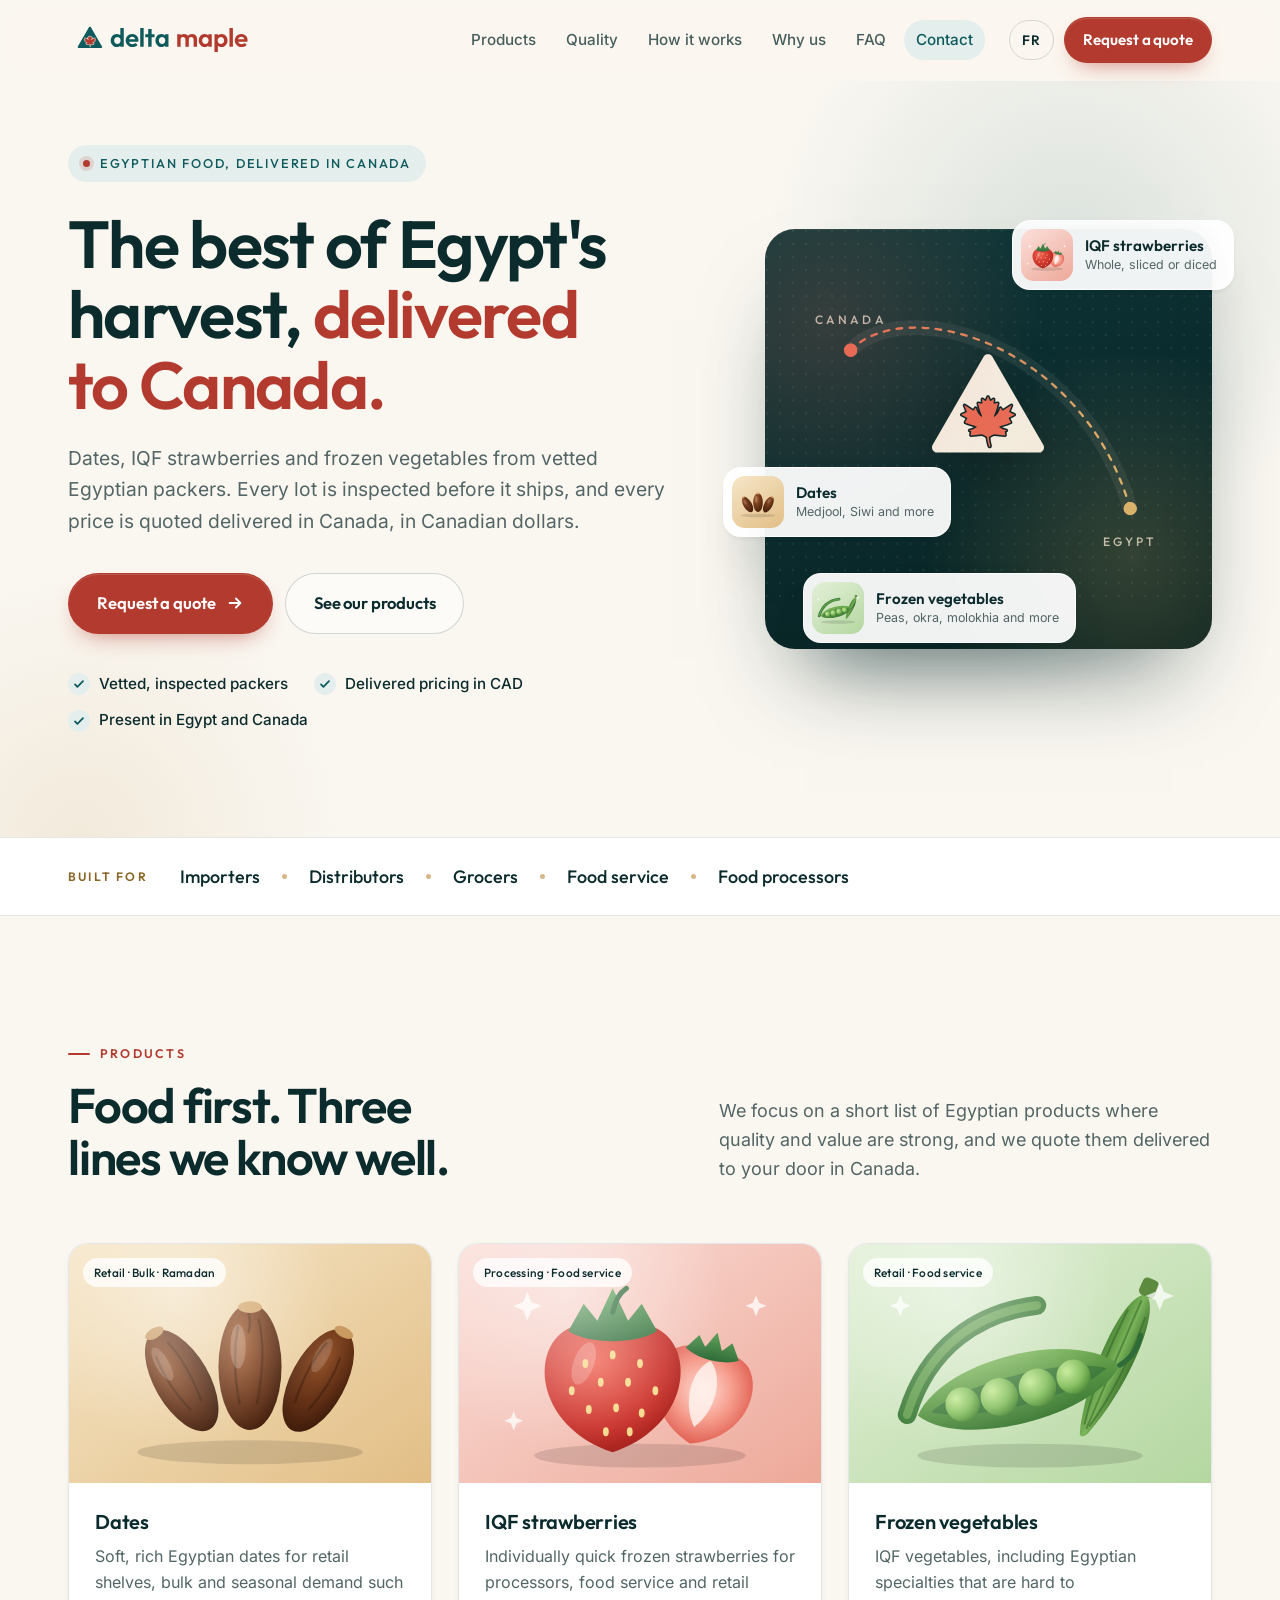
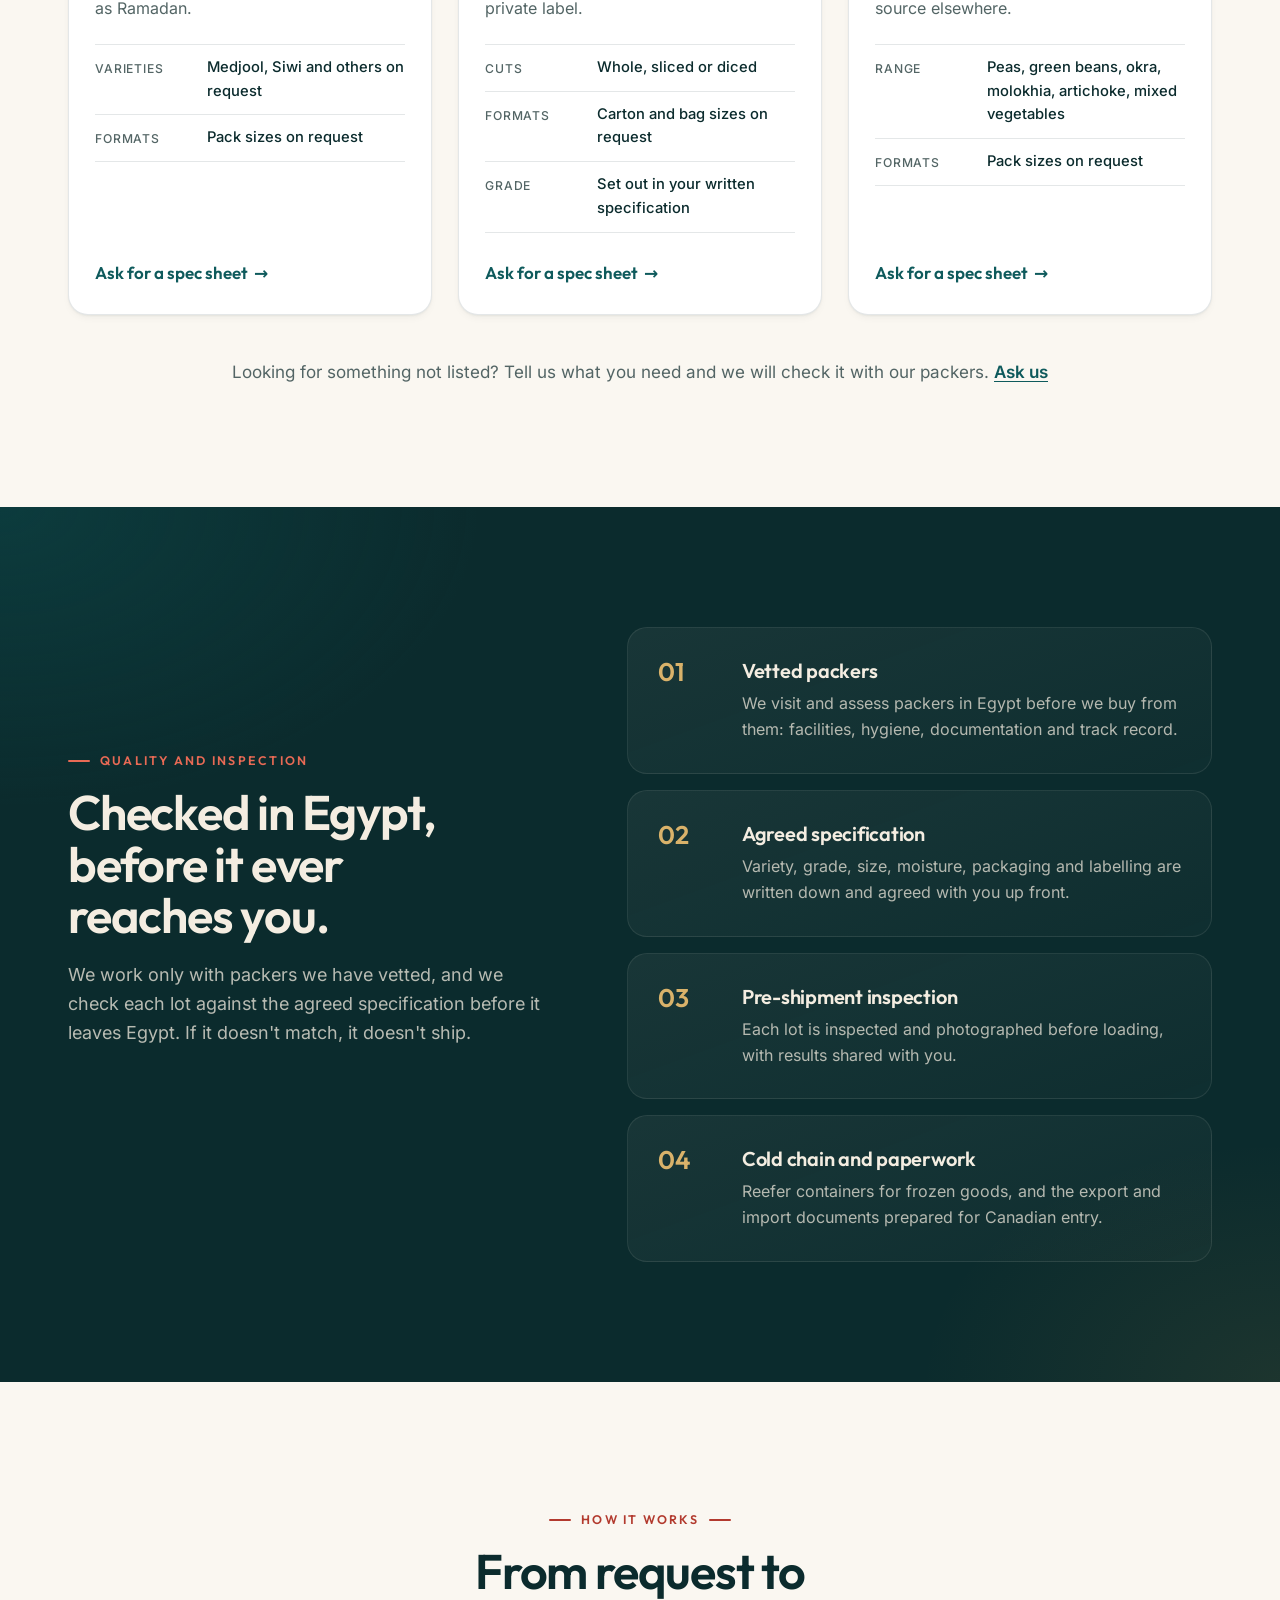
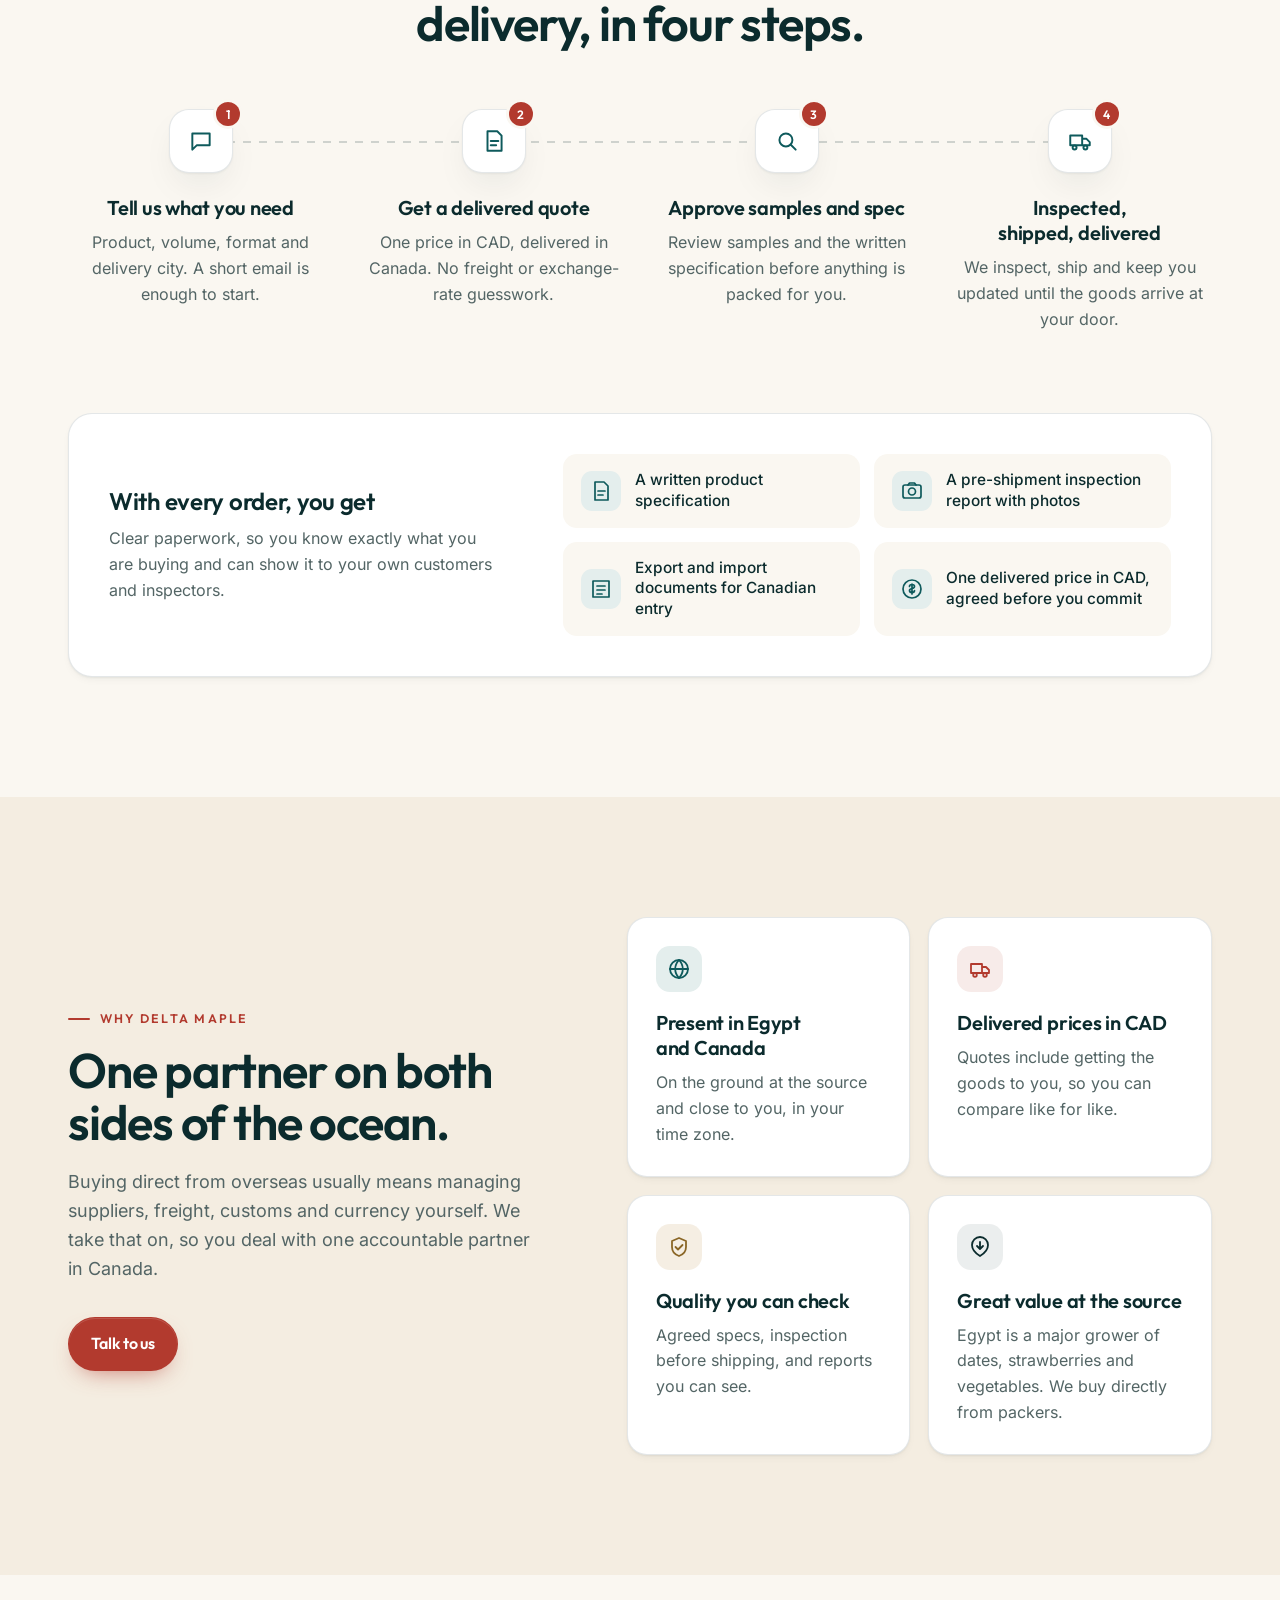
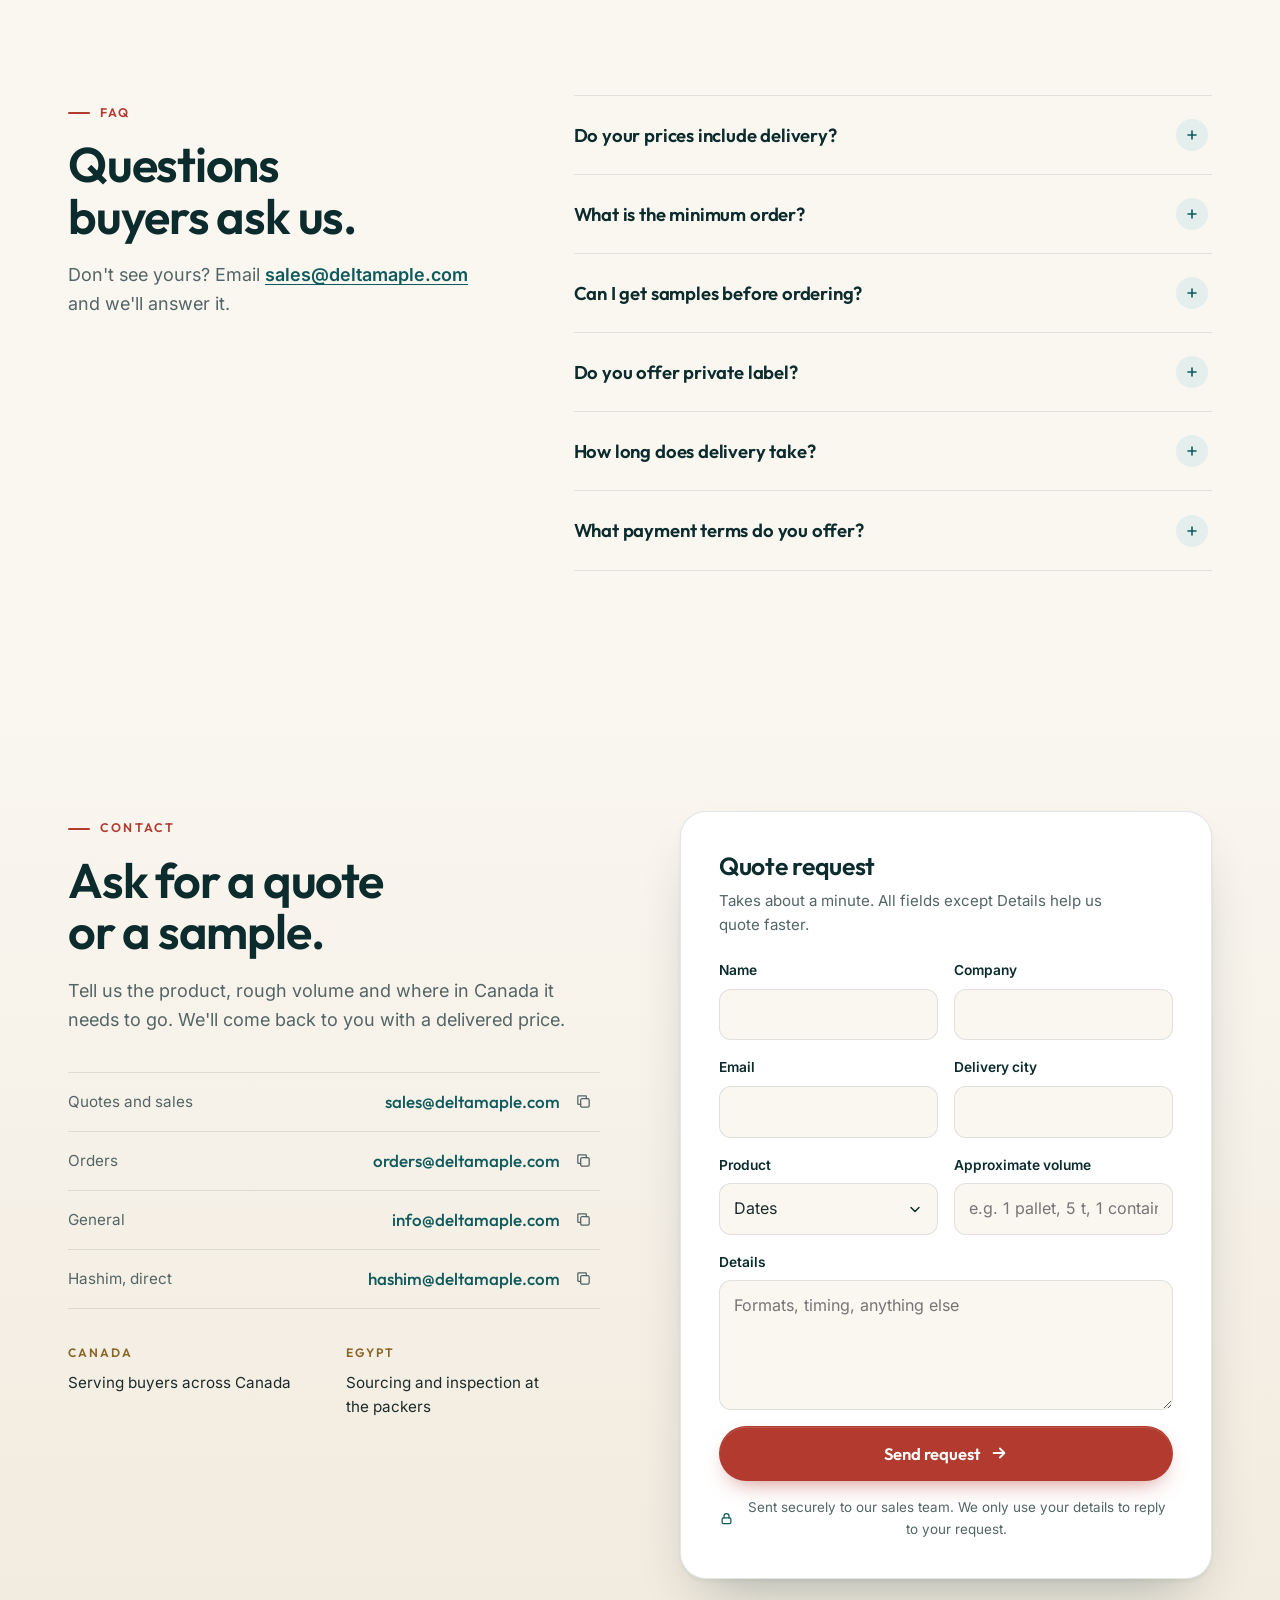
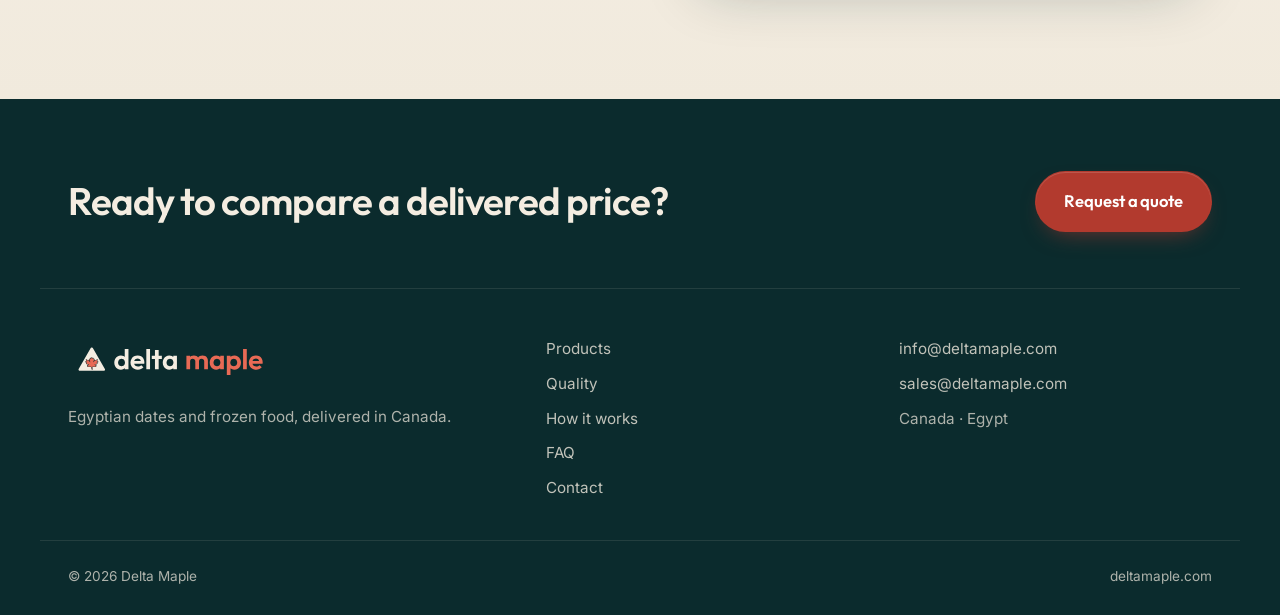
==== commit ed2b79cf: "Quote form: send directly to sales@ via Web3Forms Replaces the email-app (mailto) form with an on-pa" ====
--- a/index.html
+++ b/index.html
@@ -455,15 +455,16 @@
         </div>
 
         <form class="quote-form reveal" id="quote-form" novalidate>
+          <div class="form-body" id="form-body">
           <h3 data-i18n="form.title">Quote request</h3>
           <p class="form-sub" data-i18n="form.sub">Takes about a minute. All fields except Details help us quote faster.</p>
           <div class="field-row">
-            <label><span data-i18n="form.name">Name</span><input name="name" autocomplete="name" required></label>
-            <label><span data-i18n="form.company">Company</span><input name="company" autocomplete="organization" required></label>
+            <label><span data-i18n="form.name">Name</span><input name="name" autocomplete="name" required maxlength="120"></label>
+            <label><span data-i18n="form.company">Company</span><input name="company" autocomplete="organization" required maxlength="160"></label>
           </div>
           <div class="field-row">
-            <label><span data-i18n="form.email">Email</span><input name="email" type="email" autocomplete="email" required></label>
-            <label><span data-i18n="form.city">Delivery city</span><input name="city" autocomplete="address-level2"></label>
+            <label><span data-i18n="form.email">Email</span><input name="email" type="email" autocomplete="email" required maxlength="200"></label>
+            <label><span data-i18n="form.city">Delivery city</span><input name="city" autocomplete="address-level2" maxlength="120"></label>
           </div>
           <div class="field-row">
             <label><span data-i18n="form.product">Product</span>
@@ -474,15 +475,21 @@
                 <option value="Other" data-i18n="form.other">Other</option>
               </select>
             </label>
-            <label><span data-i18n="form.volume">Approximate volume</span><input name="volume" placeholder="e.g. 1 pallet, 5 t, 1 container" data-i18n-ph="form.volumePh"></label>
-          </div>
-          <label><span data-i18n="form.msg">Details</span><textarea name="message" rows="4" placeholder="Formats, timing, anything else" data-i18n-ph="form.msgPh"></textarea></label>
-          <button class="btn btn-primary btn-block btn-lg" type="submit"><span data-i18n="form.send">Send request</span><svg class="arrow" viewBox="0 0 20 20" aria-hidden="true"><path d="M4 10h11M11 5l5 5-5 5"/></svg></button>
-          <p class="form-note" data-i18n="form.note">This opens your email app with the details filled in, addressed to sales@deltamaple.com.</p>
+            <label><span data-i18n="form.volume">Approximate volume</span><input name="volume" placeholder="e.g. 1 pallet, 5 t, 1 container" data-i18n-ph="form.volumePh" maxlength="120"></label>
+          </div>
+          <label><span data-i18n="form.msg">Details</span><textarea name="message" rows="4" placeholder="Formats, timing, anything else" data-i18n-ph="form.msgPh" maxlength="4000"></textarea></label>
+          <!-- Spam trap: hidden from people, bots fill it in. -->
+          <input type="checkbox" name="botcheck" class="hp" tabindex="-1" autocomplete="off" aria-hidden="true">
+          <button class="btn btn-primary btn-block btn-lg" type="submit" id="form-submit"><span data-i18n="form.send">Send request</span><svg class="arrow" viewBox="0 0 20 20" aria-hidden="true"><path d="M4 10h11M11 5l5 5-5 5"/></svg></button>
+          <p class="form-note"><svg viewBox="0 0 24 24" aria-hidden="true"><rect x="5" y="11" width="14" height="9" rx="2"/><path d="M8 11V8a4 4 0 0 1 8 0v3"/></svg><span data-i18n="form.note">Sent securely to our sales team. We only use your details to reply to your request.</span></p>
           <p class="form-error" id="form-error" role="alert" hidden data-i18n="form.error">Please add your name, company and a valid email.</p>
-          <div class="form-done" id="form-done" role="status" hidden>
+          <p class="form-error" id="form-fail" role="alert" hidden data-i18n="form.fail">Sorry, your request couldn't be sent. Please try again, or email <a href="mailto:sales@deltamaple.com">sales@deltamaple.com</a>.</p>
+          </div>
+          <div class="form-success" id="form-done" role="status" tabindex="-1" hidden>
             <svg viewBox="0 0 24 24" aria-hidden="true"><circle cx="12" cy="12" r="10"/><path d="M7.5 12.5l3 3 6-6"/></svg>
-            <p data-i18n="form.done">Your email app should open now with your request. If it didn't, write to <a href="mailto:sales@deltamaple.com">sales@deltamaple.com</a>.</p>
+            <h3 data-i18n="form.doneT">Thank you, your request is in.</h3>
+            <p data-i18n="form.done">We've received your quote request and will reply to the email you gave us with a delivered price.</p>
+            <button class="btn btn-ghost" type="button" id="form-again" data-i18n="form.again">Send another request</button>
           </div>
         </form>
       </div>
@@ -524,6 +531,8 @@
     <a class="btn btn-primary btn-block" href="#contact" tabindex="-1" data-i18n="cta.quote">Request a quote</a>
   </div>
 
+  <!-- Quote form key from web3forms.com (sends to sales@deltamaple.com). -->
+  <script>window.DM_FORM_KEY = "";</script>
   <script src="js/i18n.js"></script>
   <script src="js/main.js"></script>
 </body>
--- a/css/styles.css
+++ b/css/styles.css
@@ -465,8 +465,22 @@
 .quote-form input:focus, .quote-form select:focus, .quote-form textarea:focus { border-color: var(--teal); background-color: #fff; outline: none; box-shadow: 0 0 0 4px rgba(14,90,92,.12); }
 .quote-form textarea { resize: vertical; min-height: 112px; }
 .quote-form .invalid { border-color: var(--red); background-color: #FFF7F6; }
-.form-note { font-size: .84rem; color: var(--muted); text-align: center; }
+.form-body { display: grid; gap: 16px; }
+.form-body[hidden] { display: none; }
+.form-note { font-size: .84rem; color: var(--muted); text-align: center; display: flex; gap: 6px; align-items: center; justify-content: center; }
+.form-note svg { width: 15px; height: 15px; flex-shrink: 0; fill: none; stroke: var(--teal); stroke-width: 2; stroke-linecap: round; stroke-linejoin: round; }
+.hp { position: absolute !important; left: -9999px !important; width: 1px; height: 1px; opacity: 0; }
+.btn[aria-busy="true"] { opacity: .75; pointer-events: none; }
+.btn[aria-busy="true"] .arrow { display: none; }
+.btn[aria-busy="true"]::after { content: ""; width: 16px; height: 16px; border-radius: 50%; border: 2px solid rgba(255,255,255,.5); border-top-color: #fff; animation: spin .7s linear infinite; }
+@keyframes spin { to { transform: rotate(360deg); } }
+.form-success { text-align: center; padding: 40px 8px; display: grid; gap: 14px; justify-items: center; }
+.form-success[hidden] { display: none; }
+.form-success svg { width: 56px; height: 56px; fill: none; stroke: var(--teal); stroke-width: 1.8; stroke-linecap: round; stroke-linejoin: round; background: var(--teal-050); border-radius: 50%; padding: 8px; }
+.form-success p { color: var(--muted); max-width: 26em; }
+.form-success .btn { margin-top: 8px; }
 .form-error { font-size: .9rem; color: var(--red); text-align: center; font-weight: 600; }
+.form-error a { color: inherit; }
 .form-done { display: flex; gap: 12px; align-items: flex-start; background: var(--teal-050); border-radius: 14px; padding: 14px 16px; font-size: .94rem; color: var(--ink); }
 .form-done[hidden] { display: none; }
 .form-done svg { width: 24px; height: 24px; flex-shrink: 0; fill: none; stroke: var(--teal); stroke-width: 2; stroke-linecap: round; stroke-linejoin: round; }
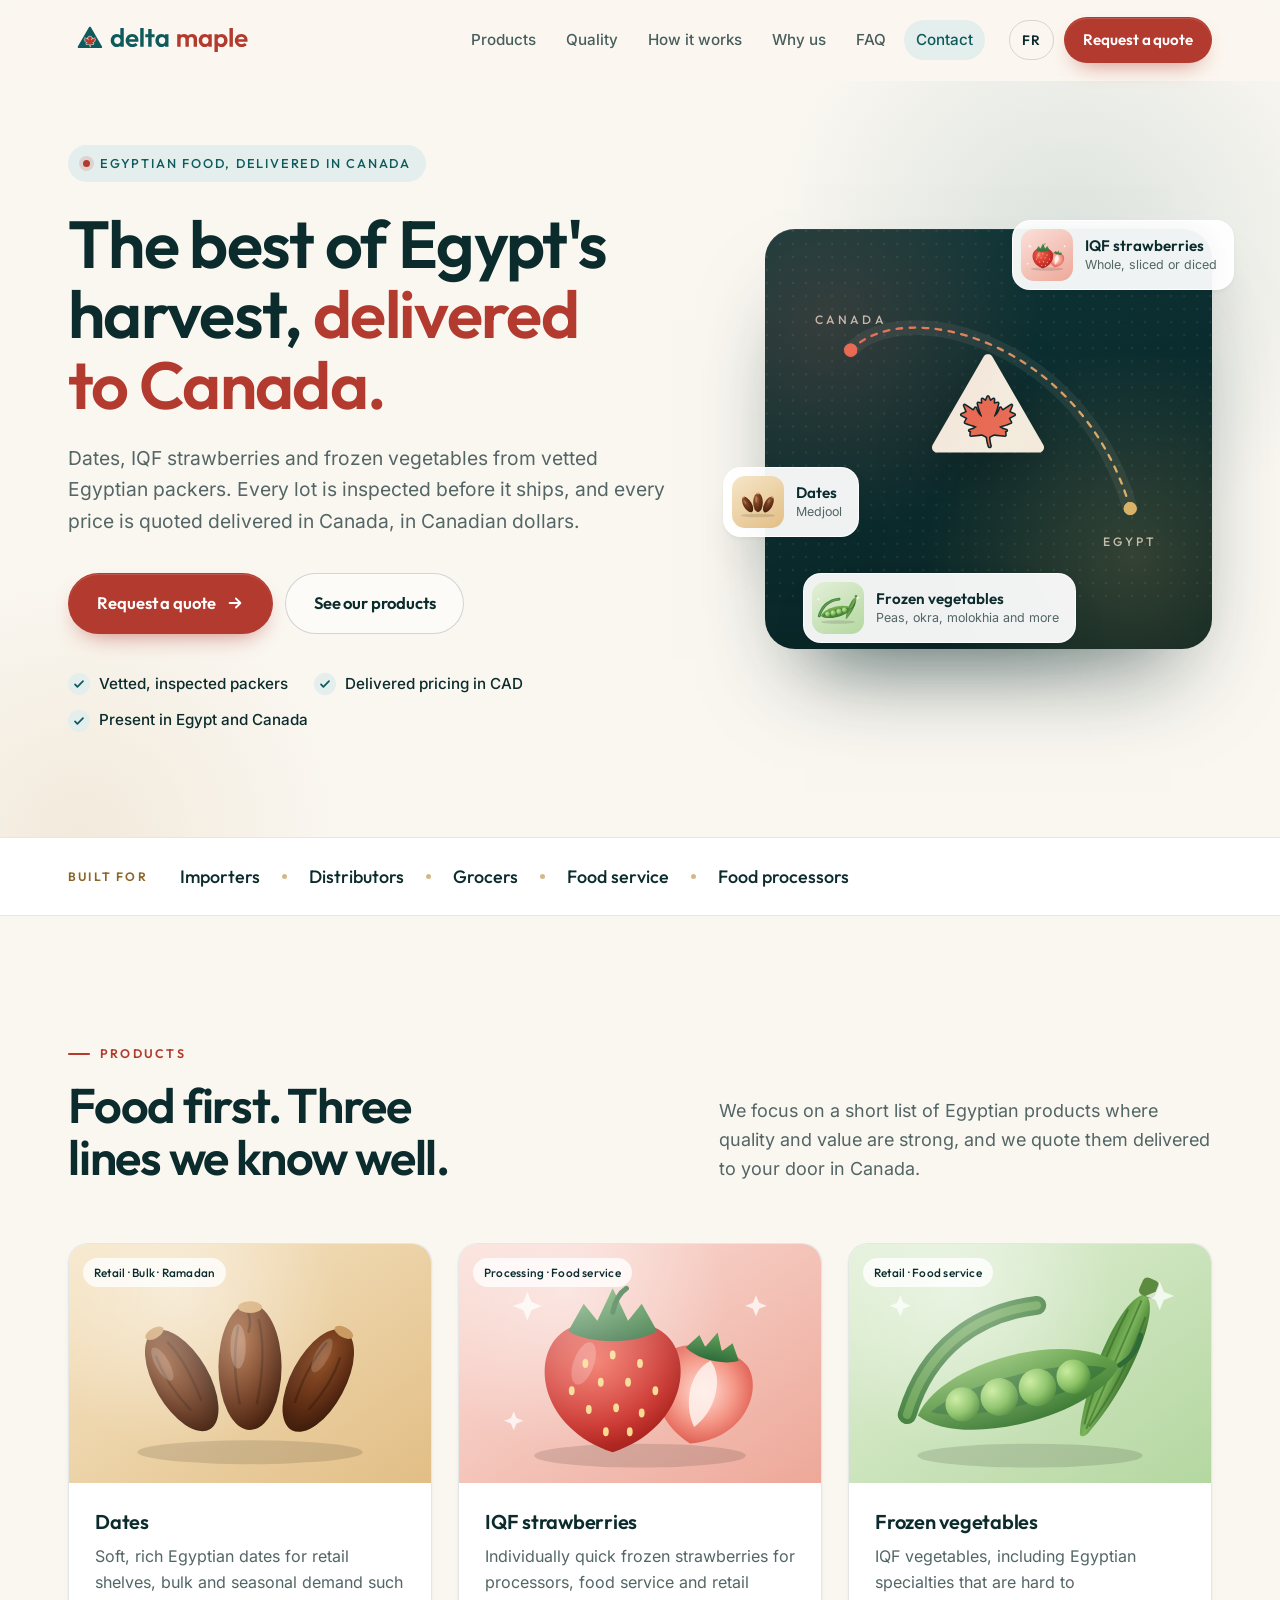
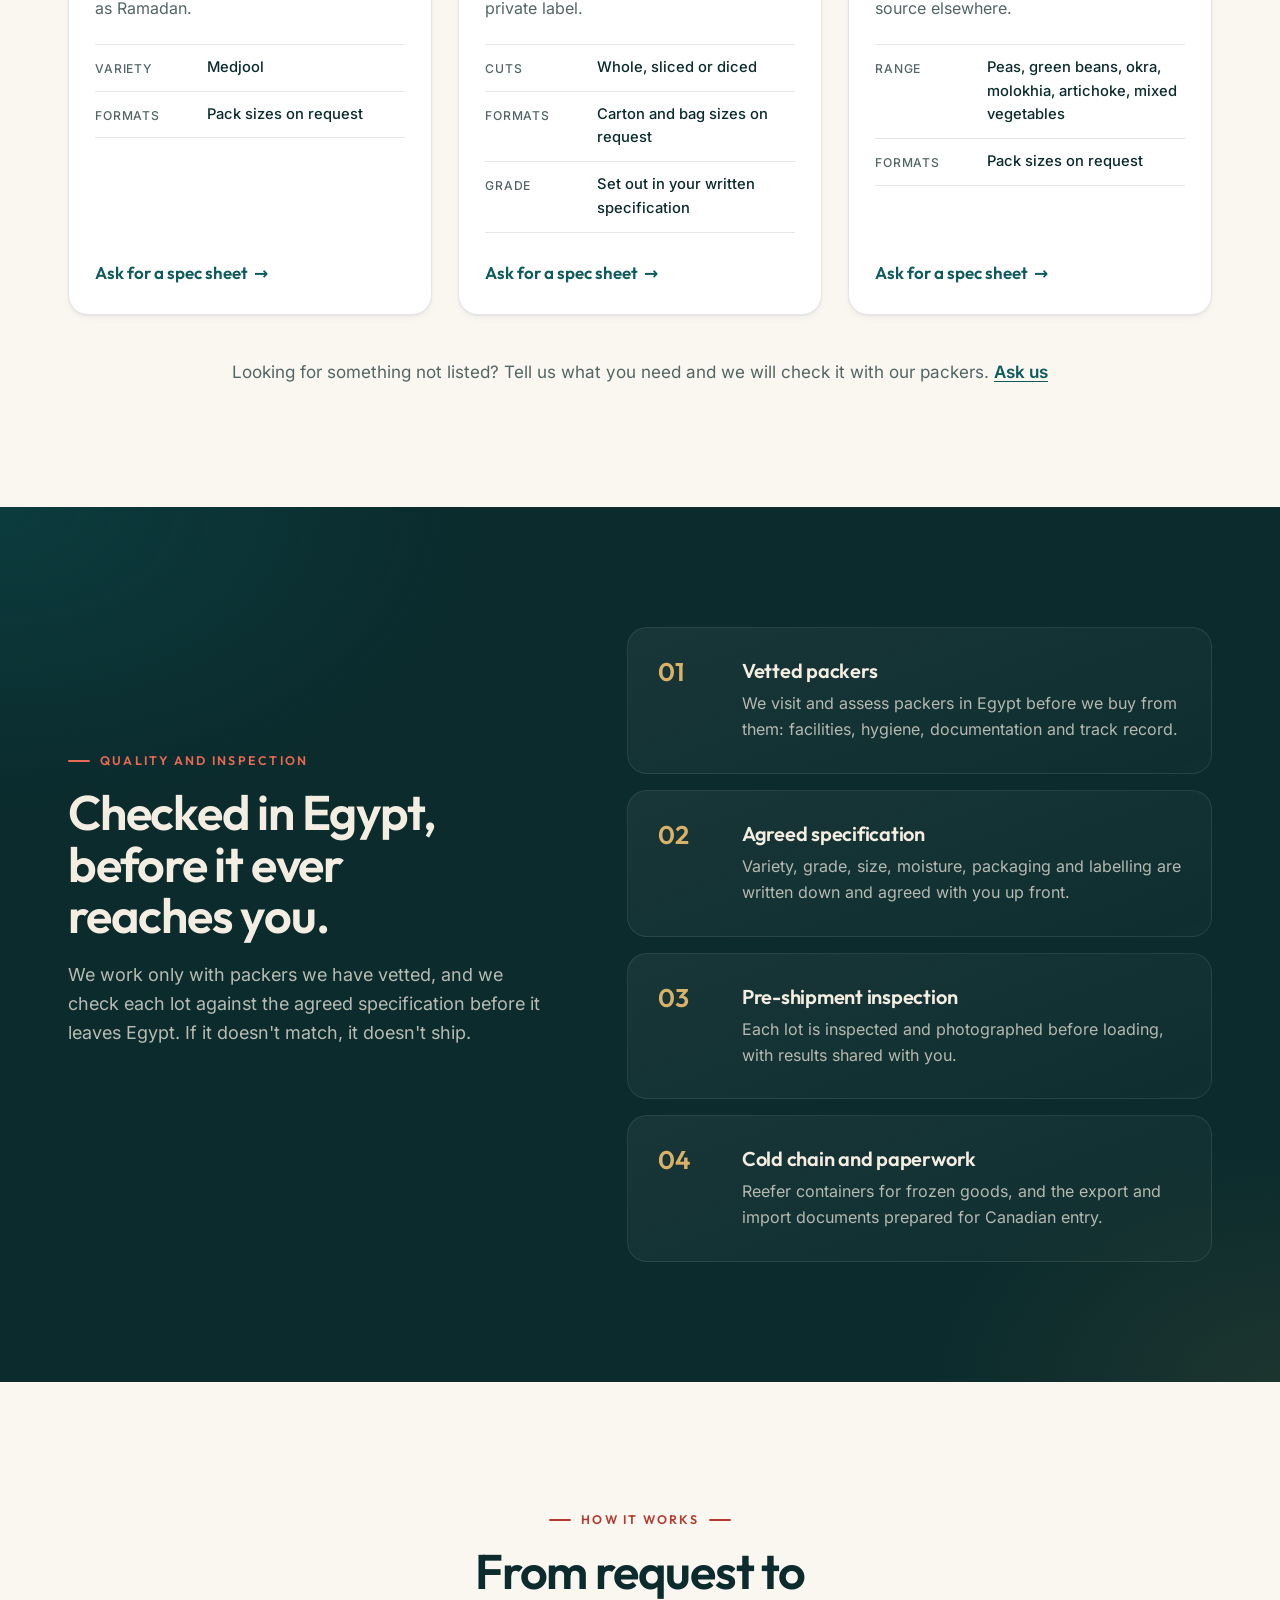
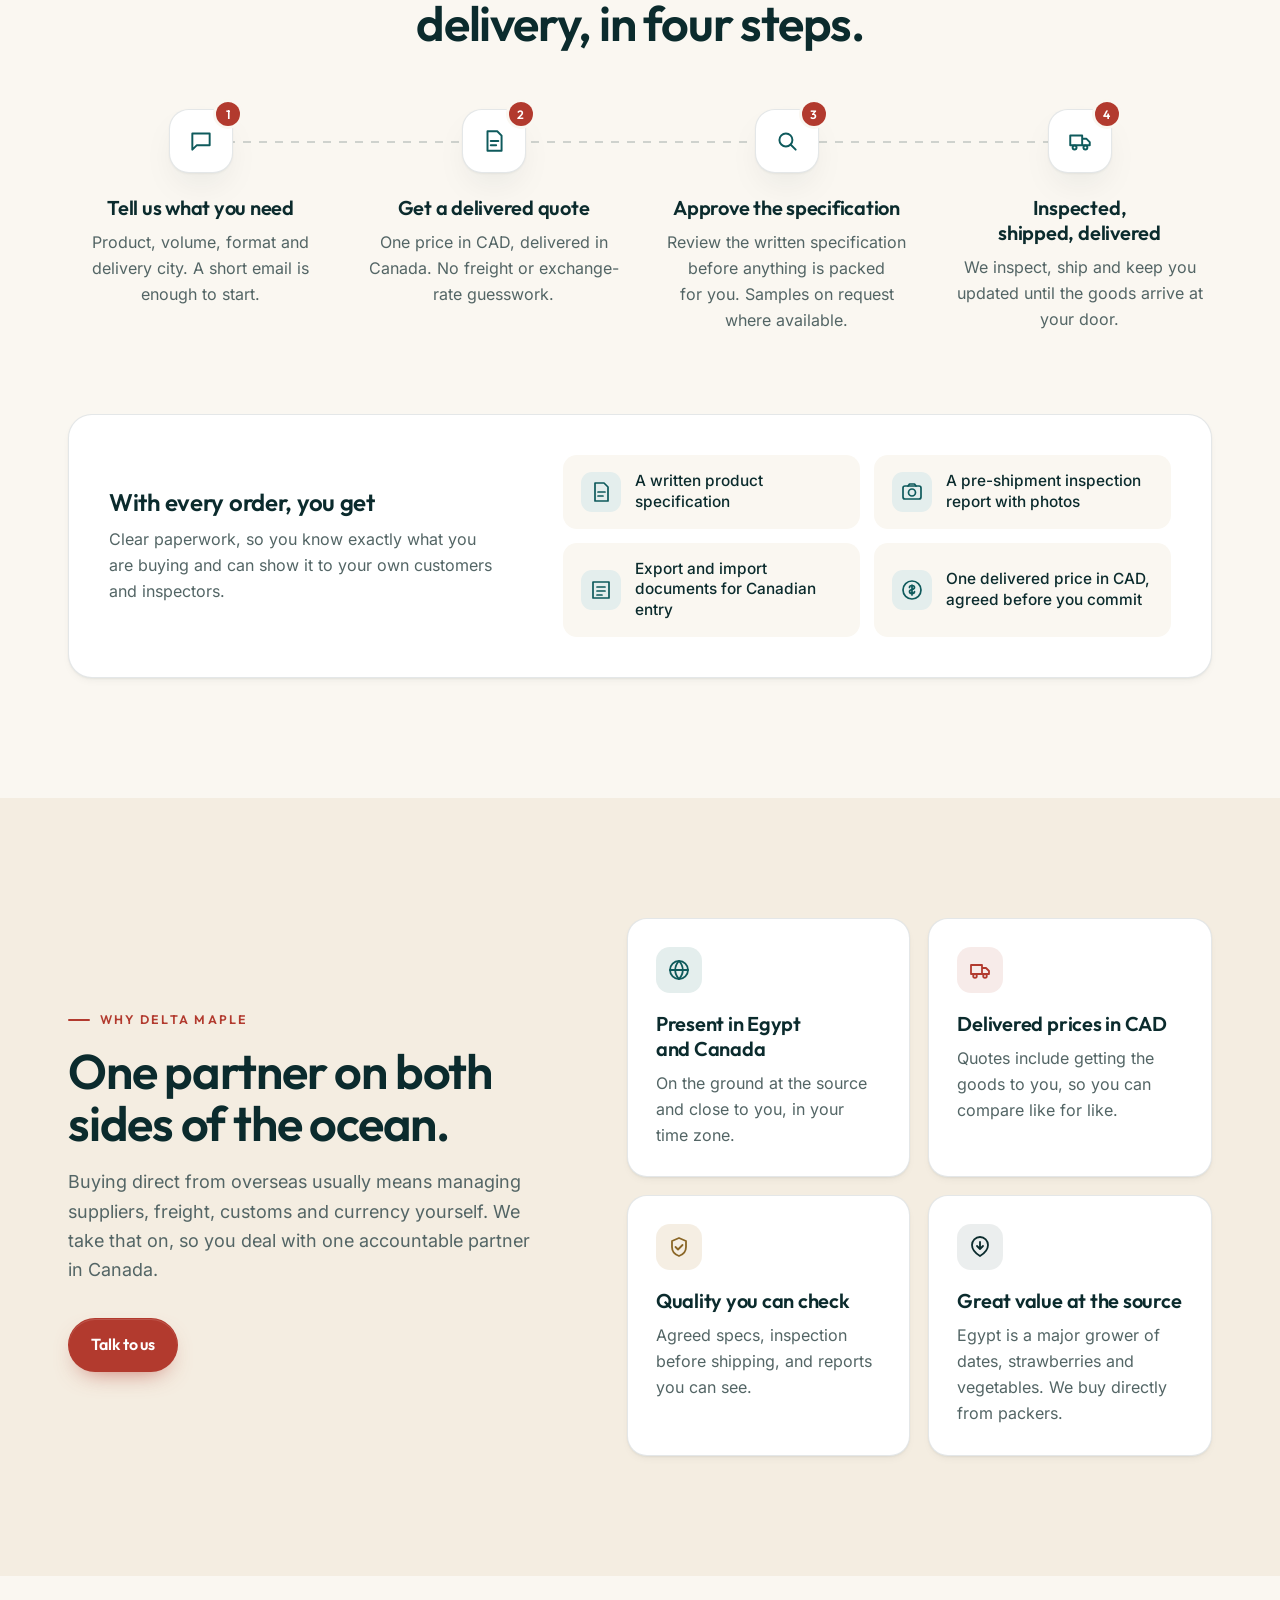
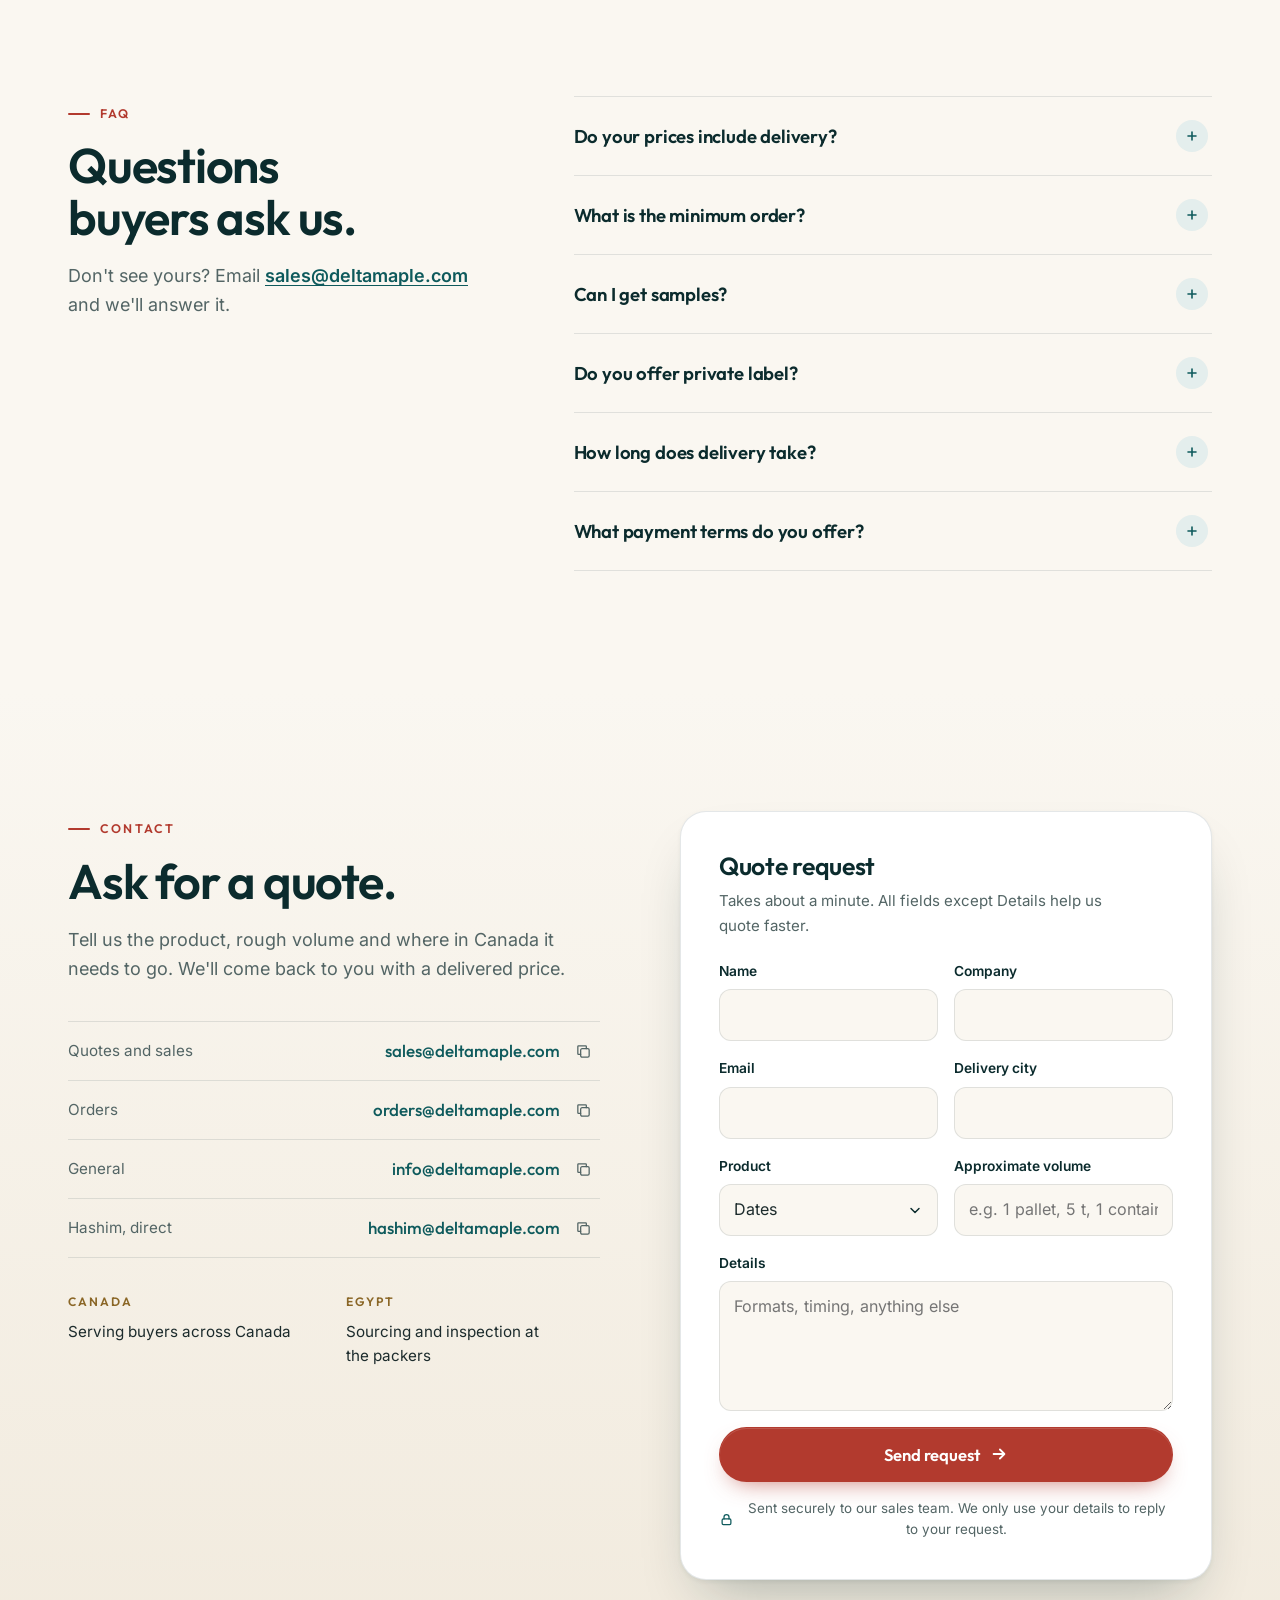
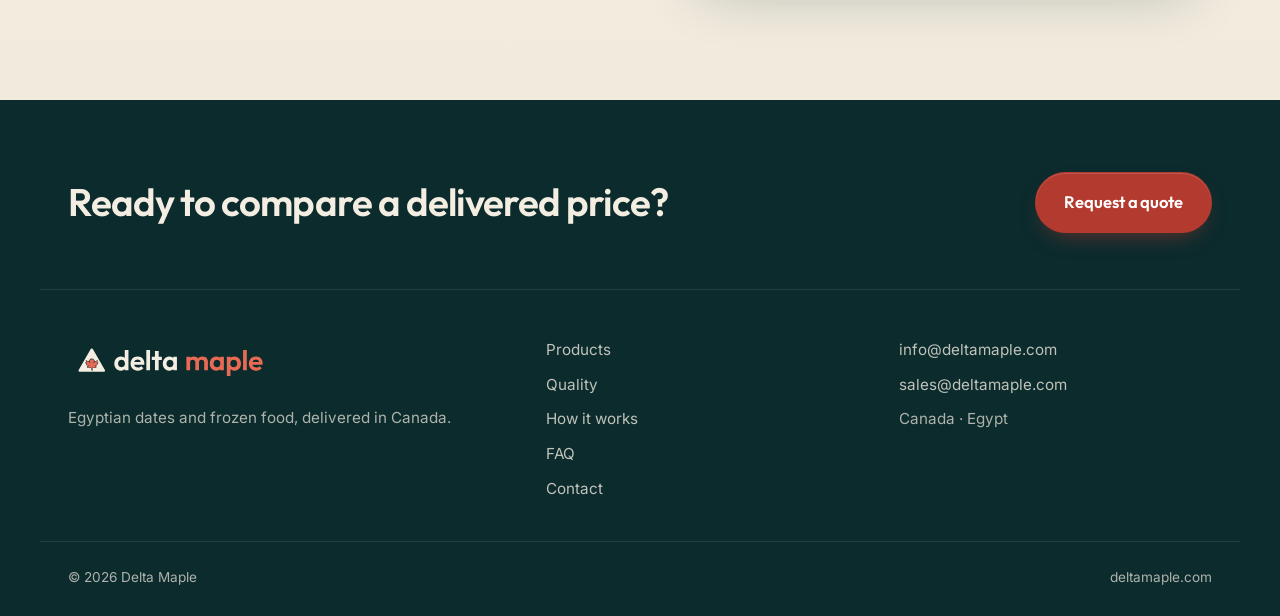
==== commit 5892ffb9: "Copy: Medjool only; samples on request where available Co-Authored-By: Claude Opus 5.5 <noreply@anth" ====
--- a/index.html
+++ b/index.html
@@ -24,7 +24,7 @@
   <link rel="apple-touch-icon" href="assets/brand/app-icon.png">
 
   <!-- Fonts are self-hosted (assets/fonts): faster, and no third-party requests. -->
-  <link rel="stylesheet" href="css/styles.css">
+  <link rel="stylesheet" href="css/styles.css?v=4">
 
   <script type="application/ld+json">
   {
@@ -202,7 +202,7 @@
             </svg>
             <img class="route-mark" src="assets/brand/mark-on-dark.svg" alt="" width="512" height="512">
           </div>
-          <div class="chip chip-a"><span class="chip-ill art-dates"><svg viewBox="0 0 200 140"><use href="#ill-dates"/></svg></span><span><strong data-i18n="p1.title">Dates</strong><small data-i18n="chip.a">Medjool, Siwi and more</small></span></div>
+          <div class="chip chip-a"><span class="chip-ill art-dates"><svg viewBox="0 0 200 140"><use href="#ill-dates"/></svg></span><span><strong data-i18n="p1.title">Dates</strong><small data-i18n="chip.a">Medjool</small></span></div>
           <div class="chip chip-b"><span class="chip-ill art-straw"><svg viewBox="0 0 200 140"><use href="#ill-straw"/></svg></span><span><strong data-i18n="p2.title">IQF strawberries</strong><small data-i18n="p2.v">Whole, sliced or diced</small></span></div>
           <div class="chip chip-c"><span class="chip-ill art-veg"><svg viewBox="0 0 200 140"><use href="#ill-veg"/></svg></span><span><strong data-i18n="p3.title">Frozen vegetables</strong><small data-i18n="chip.c">Peas, okra, molokhia and more</small></span></div>
         </div>
@@ -242,7 +242,7 @@
               <h3 data-i18n="p1.title">Dates</h3>
               <p data-i18n="p1.text">Soft, rich Egyptian dates for retail shelves, bulk and seasonal demand such as Ramadan.</p>
               <ul class="spec">
-                <li><span data-i18n="spec.varieties">Varieties</span><strong data-i18n="p1.v">Medjool, Siwi and others on request</strong></li>
+                <li><span data-i18n="spec.varieties">Variety</span><strong data-i18n="p1.v">Medjool</strong></li>
                 <li><span data-i18n="spec.formats">Formats</span><strong data-i18n="p1.f">Pack sizes on request</strong></li>
               </ul>
               <a class="text-link" href="#contact" data-product="Dates" data-i18n="cta.spec">Ask for a spec sheet</a>
@@ -331,8 +331,8 @@
           </div>
           <div class="step reveal">
             <div class="step-icon"><svg viewBox="0 0 24 24" aria-hidden="true"><circle cx="11" cy="11" r="6"/><path d="M20 20l-4.5-4.5"/></svg></div>
-            <h3 data-i18n="s3.t">Approve samples and spec</h3>
-            <p data-i18n="s3.d">Review samples and the written specification before anything is packed for you.</p>
+            <h3 data-i18n="s3.t">Approve the specification</h3>
+            <p data-i18n="s3.d">Review the written specification before anything is packed for you. Samples on request where available.</p>
           </div>
           <div class="step reveal">
             <div class="step-icon"><svg viewBox="0 0 24 24" aria-hidden="true"><path d="M3 7h11v9H3zM14 10h4l3 3v3h-7"/><circle cx="7" cy="18" r="1.8"/><circle cx="17" cy="18" r="1.8"/></svg></div>
@@ -408,8 +408,8 @@
             <div class="faq-a"><p data-i18n="f2.a">It depends on the product and format. Tell us your volume and we'll tell you what's possible.</p></div>
           </details>
           <details>
-            <summary data-i18n="f3.q">Can I get samples before ordering?</summary>
-            <div class="faq-a"><p data-i18n="f3.a">Yes. You approve samples and the written specification before anything is packed for you.</p></div>
+            <summary data-i18n="f3.q">Can I get samples?</summary>
+            <div class="faq-a"><p data-i18n="f3.a">Samples are on request where available. In every case, you approve the written specification before anything is packed for you.</p></div>
           </details>
           <details>
             <summary data-i18n="f4.q">Do you offer private label?</summary>
@@ -432,7 +432,7 @@
       <div class="container contact-grid">
         <div class="contact-info reveal">
           <p class="kicker" data-i18n="contact.kicker">Contact</p>
-          <h2 data-i18n="contact.title">Ask for a quote or a sample.</h2>
+          <h2 data-i18n="contact.title">Ask for a quote.</h2>
           <p data-i18n="contact.lede">Tell us the product, rough volume and where in Canada it needs to go. We'll come back to you with a delivered price.</p>
 
           <dl class="emails">
@@ -532,8 +532,8 @@
   </div>
 
   <!-- Quote form key from web3forms.com (sends to sales@deltamaple.com). -->
-  <script>window.DM_FORM_KEY = "";</script>
-  <script src="js/i18n.js"></script>
-  <script src="js/main.js"></script>
+  <script>window.DM_FORM_KEY = "ffa730c6-6bbe-4d07-9345-cbb51d886401";</script>
+  <script src="js/i18n.js?v=4"></script>
+  <script src="js/main.js?v=4"></script>
 </body>
 </html>
